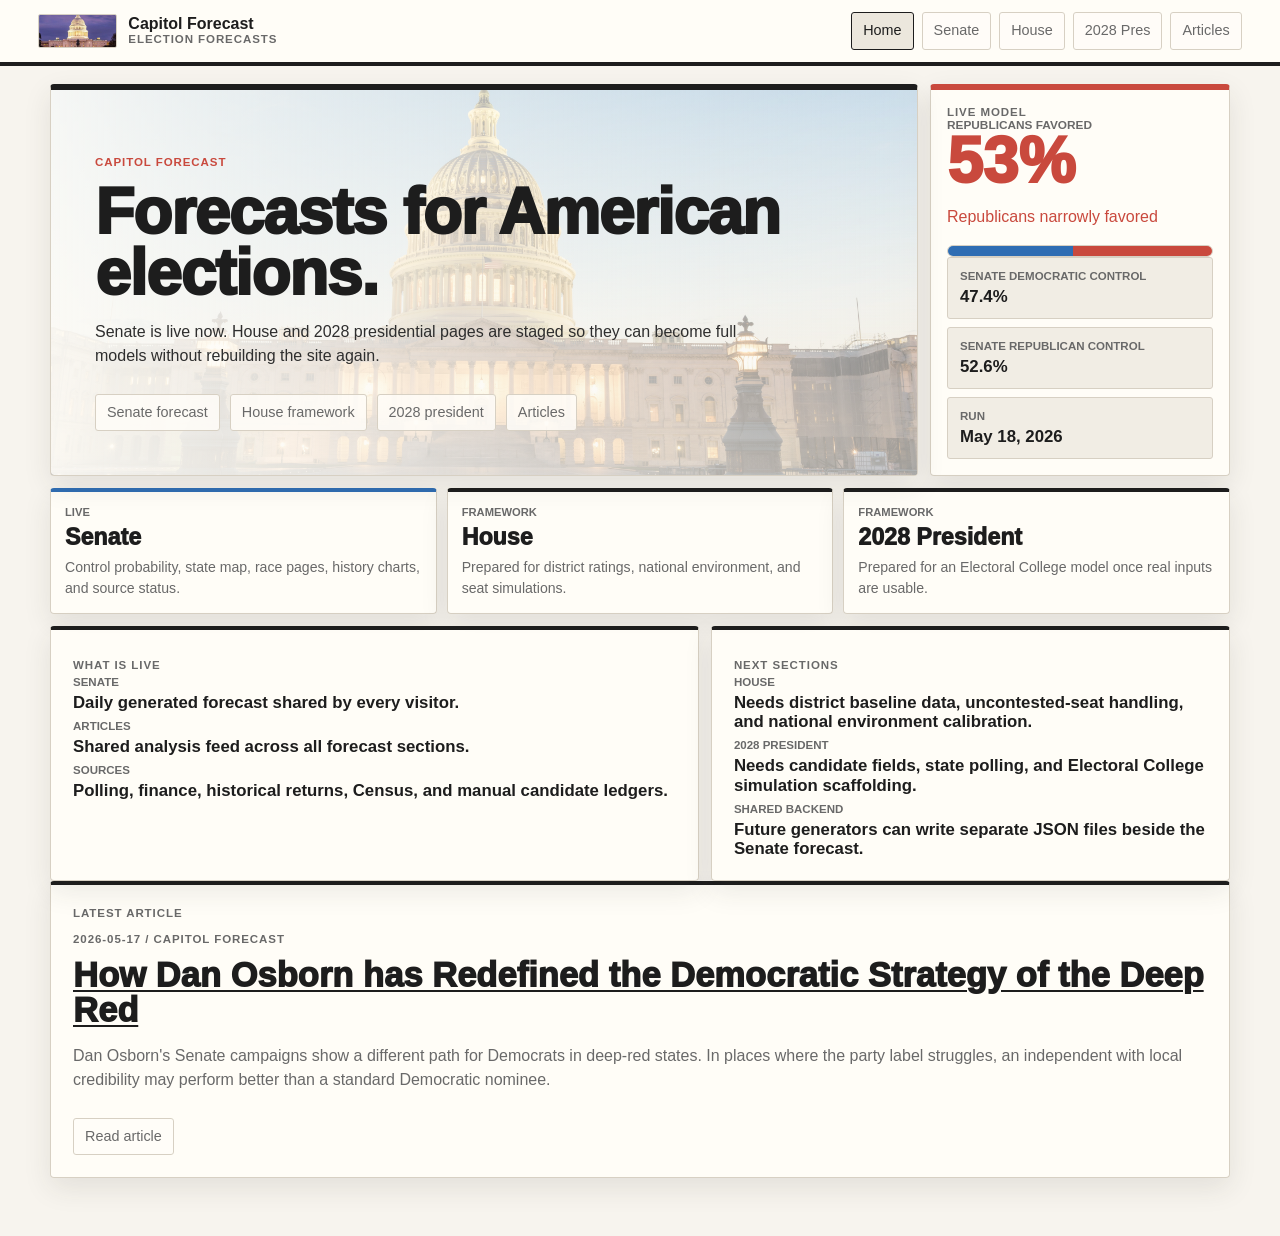
==== index.html @ fccbfc09 "big" ====
<!doctype html>
<html lang="en">
<head>
  <meta charset="utf-8">
  <meta name="viewport" content="width=device-width, initial-scale=1">
  <title>Capitol Forecast</title>
  <meta name="description" content="Election forecasts for Senate, House, and the 2028 presidential race.">
  <link rel="icon" href="assets/favicon.svg" type="image/svg+xml">
  <meta name="theme-color" content="#fffdf8">
  <link rel="stylesheet" href="assets/wiki.css">
</head>
<body>
  <header class="site-header">
    <a class="brand" href="index.html">
      <img class="brand-mark" src="assets/img/spd_logo.jpg" alt="Capitol Forecast">
      <span><strong>Capitol Forecast</strong><small>Election forecasts</small></span>
    </a>
    <nav class="site-nav" aria-label="Primary navigation">
      <a class="active" href="index.html">Home</a>
      <a href="senate.html">Senate</a>
      <a href="house.html">House</a>
      <a href="president.html">2028 Pres</a>
      <a href="articles.html">Articles</a>
    </nav>
  </header>

  <main>
    <section class="hero-grid" aria-labelledby="page-title">
      <div class="hero-main">
        <p class="kicker">Capitol Forecast</p>
        <h1 id="page-title">Forecasts for American elections.</h1>
        <p class="lede">Senate is live now. House and 2028 presidential pages are staged so they can become full models without rebuilding the site again.</p>
        <div class="hero-actions">
          <a class="button-link" href="senate.html">Senate forecast</a>
          <a class="button-link" href="house.html">House framework</a>
          <a class="button-link" href="president.html">2028 president</a>
          <a class="button-link" href="articles.html">Articles</a>
        </div>
      </div>
      <aside class="odds-panel" aria-label="Current Senate control forecast">
        <span class="panel-label">Live model</span>
        <div>
          <div id="odds-phrase" class="big-odds">--</div>
          <p id="control-headline">Calculating</p>
        </div>
        <div class="control-bar" aria-hidden="true">
          <span id="dem-control-bar"></span>
          <span id="rep-control-bar"></span>
        </div>
        <dl>
          <div><dt>Senate Democratic control</dt><dd id="dem-control">--</dd></div>
          <div><dt>Senate Republican control</dt><dd id="rep-control">--</dd></div>
          <div><dt>Run</dt><dd id="run-date">--</dd></div>
        </dl>
      </aside>
    </section>

    <section class="forecast-family" aria-label="Forecast sections">
      <a class="forecast-family-card active" href="senate.html">
        <span>Live</span>
        <strong>Senate</strong>
        <small>Control probability, state map, race pages, history charts, and source status.</small>
      </a>
      <a class="forecast-family-card" href="house.html">
        <span>Framework</span>
        <strong>House</strong>
        <small>Prepared for district ratings, national environment, and seat simulations.</small>
      </a>
      <a class="forecast-family-card" href="president.html">
        <span>Framework</span>
        <strong>2028 President</strong>
        <small>Prepared for an Electoral College model once real inputs are usable.</small>
      </a>
    </section>

    <section class="dashboard-grid" aria-label="Site overview">
      <article class="chart-panel">
        <span class="chart-label">What is live</span>
        <dl class="method-list">
          <div><dt>Senate</dt><dd>Daily generated forecast shared by every visitor.</dd></div>
          <div><dt>Articles</dt><dd>Shared analysis feed across all forecast sections.</dd></div>
          <div><dt>Sources</dt><dd>Polling, finance, historical returns, Census, and manual candidate ledgers.</dd></div>
        </dl>
      </article>
      <article class="chart-panel">
        <span class="chart-label">Next sections</span>
        <dl class="method-list">
          <div><dt>House</dt><dd>Needs district baseline data, uncontested-seat handling, and national environment calibration.</dd></div>
          <div><dt>2028 President</dt><dd>Needs candidate fields, state polling, and Electoral College simulation scaffolding.</dd></div>
          <div><dt>Shared backend</dt><dd>Future generators can write separate JSON files beside the Senate forecast.</dd></div>
        </dl>
      </article>
    </section>

    <section class="text-panel" aria-labelledby="top-article-title">
      <p class="kicker">Latest article</p>
      <div id="top-article" class="article-teaser"></div>
    </section>
  </main>

  <script src="assets/wiki.js"></script>
</body>
</html>
---- assets/wiki.css ----
:root {
  color-scheme: light;
  --bg: #f7f4ee;
  --paper: #fffdf8;
  --paper-2: #ece7dd;
  --ink: #1d1d1d;
  --muted: #696969;
  --line: #d7d0c3;
  --dem: #2f6db3;
  --rep: #c9493d;
  --safe-d: #174a8b;
  --likely-d: #3f7fbf;
  --lean-d: #84b6e3;
  --tilt-d: #c6dbef;
  --gold: #f4a629;
  --green: #49a078;
  --ind: #8b5cf6;
  --toss: #afafaf;
  --no-election: #e8e6df;
  --tilt-r: #f2c6c2;
  --lean-r: #e58a84;
  --likely-r: #c84646;
  --safe-r: #8e1f2d;
  --shadow: 0 10px 28px rgba(49, 45, 38, .10);
}

* {
  box-sizing: border-box;
}

html {
  scroll-behavior: smooth;
  overflow-x: hidden;
}

body {
  margin: 0;
  min-width: 320px;
  background: var(--bg);
  color: var(--ink);
  font: 16px/1.5 "Segoe UI", Arial, sans-serif;
  animation: page-in .35s ease both;
  overflow-x: hidden;
}

.state-shape {
  stroke: rgba(20, 30, 45, .72);
}

.state-muted {
  fill: var(--no-election);
  opacity: 1;
}

@keyframes page-in {
  from { opacity: 0; transform: translateY(8px); }
  to { opacity: 1; transform: translateY(0); }
}

a,
button {
  color: inherit;
  font: inherit;
}

button {
  cursor: pointer;
}

.site-header {
  position: sticky;
  top: 0;
  z-index: 40;
  display: grid;
  grid-template-columns: minmax(220px, 1fr) auto;
  gap: 12px;
  align-items: center;
  padding: 12px clamp(14px, 3vw, 44px);
  border-bottom: 4px solid var(--ink);
  background: color-mix(in srgb, var(--paper) 94%, transparent);
  backdrop-filter: blur(16px);
}

.brand {
  display: inline-flex;
  gap: 11px;
  align-items: center;
  width: fit-content;
  text-decoration: none;
}

.brand-mark {
  width: auto;
  height: 34px;
  max-width: 112px;
  display: block;
  border: 1px solid var(--line);
  border-radius: 2px;
  background: white;
  object-fit: contain;
}

.brand strong,
.brand small {
  display: block;
}

.brand strong {
  font: 900 1rem/1.1 "Segoe UI", Arial, sans-serif;
}

.brand small,
.kicker,
.meta,
.panel-label,
.source-tag,
.race-kicker,
.chart-label {
  color: var(--muted);
  font: 800 .72rem/1.2 "Segoe UI", Arial, sans-serif;
  letter-spacing: .08em;
  text-transform: uppercase;
}

.site-nav {
  display: flex;
  gap: 8px;
  flex-wrap: wrap;
  justify-content: flex-end;
}

.site-nav a,
.button-link {
  min-height: 36px;
  display: inline-flex;
  align-items: center;
  justify-content: center;
  padding: 7px 11px;
  border: 1px solid var(--line);
  border-radius: 3px;
  background: color-mix(in srgb, var(--paper) 86%, transparent);
  color: var(--muted);
  text-decoration: none;
  font-family: "Segoe UI", Arial, sans-serif;
  font-size: .9rem;
}

.site-nav a:hover,
.site-nav a.active,
.button-link:hover {
  color: var(--ink);
  border-color: var(--ink);
  background: var(--paper-2);
}

main {
  width: min(1180px, calc(100% - 28px));
  margin: 0 auto;
  padding: 18px 0 58px;
}

.hero-grid {
  display: grid;
  grid-template-columns: minmax(0, 1fr) 300px;
  gap: 12px;
  min-height: 380px;
}

.hero-main,
.odds-panel,
.map-panel,
.chart-panel,
.source-panel,
.text-panel,
.detail-panel {
  border: 1px solid var(--line);
  border-radius: 4px;
  background: color-mix(in srgb, var(--paper) 92%, transparent);
  box-shadow: var(--shadow);
}

.hero-main {
  display: flex;
  flex-direction: column;
  justify-content: flex-end;
  padding: clamp(22px, 4vw, 44px);
  position: relative;
  overflow: hidden;
  border-top: 6px solid var(--ink);
}

.hero-main::before {
  content: "";
  position: absolute;
  inset: 0;
  background:
    linear-gradient(90deg, rgba(255, 253, 248, .93), rgba(255, 253, 248, .68) 46%, rgba(255, 253, 248, .30)),
    linear-gradient(180deg, transparent 0, color-mix(in srgb, var(--paper-2) 48%, transparent) 100%),
    url("img/hero-senate.jpg") center / cover;
  pointer-events: none;
}

.hero-main > * {
  position: relative;
}

.image-panel {
  position: relative;
  overflow: hidden;
}

.image-panel::before {
  content: "";
  position: absolute;
  inset: 0;
  background:
    linear-gradient(90deg, color-mix(in srgb, var(--paper) 95%, transparent), color-mix(in srgb, var(--paper) 72%, transparent) 58%, color-mix(in srgb, var(--paper) 28%, transparent)),
    url("img/capitol-detail.jpg") right center / cover;
  opacity: .78;
  pointer-events: none;
}

.image-panel > * {
  position: relative;
}

h1,
h2,
h3,
p {
  overflow-wrap: anywhere;
}

h1 {
  max-width: 820px;
  margin: 0;
  font-size: clamp(2.35rem, 5vw, 4.85rem);
  line-height: .95;
  letter-spacing: -0.02em;
  font-family: "Segoe UI", Arial, sans-serif;
  font-weight: 950;
}

h2 {
  margin: 0;
  font-size: clamp(1.55rem, 2.7vw, 2.75rem);
  line-height: 1;
  font-family: "Segoe UI", Arial, sans-serif;
  font-weight: 950;
}

h3 {
  margin: 0;
  font-size: 1.15rem;
  line-height: 1.15;
}

.kicker {
  margin: 0 0 12px;
  color: var(--rep);
}

.lede {
  max-width: 680px;
  margin: 16px 0 0;
  color: color-mix(in srgb, var(--ink) 78%, var(--muted));
  font-size: 1rem;
}

.hero-actions {
  display: flex;
  gap: 10px;
  flex-wrap: wrap;
  margin-top: 26px;
}

.forecast-family {
  display: grid;
  grid-template-columns: repeat(3, minmax(0, 1fr));
  gap: 10px;
  margin-top: 12px;
}

.forecast-family-card {
  min-height: 116px;
  padding: 14px;
  border: 1px solid var(--line);
  border-top: 4px solid var(--ink);
  border-radius: 4px;
  background: color-mix(in srgb, var(--paper) 92%, transparent);
  color: var(--ink);
  text-decoration: none;
  box-shadow: var(--shadow);
}

.forecast-family-card.active {
  border-top-color: var(--dem);
}

.forecast-family-card span {
  display: block;
  margin-bottom: 7px;
  color: var(--muted);
  font: 850 .7rem/1.1 "Segoe UI", Arial, sans-serif;
  text-transform: uppercase;
}

.forecast-family-card strong {
  display: block;
  font: 950 1.45rem/1 "Segoe UI", Arial, sans-serif;
}

.forecast-family-card small {
  display: block;
  margin-top: 8px;
  color: var(--muted);
  font-size: .88rem;
}

.odds-panel {
  display: flex;
  flex-direction: column;
  justify-content: space-between;
  padding: 16px;
  border-top: 6px solid var(--rep);
  min-width: 0;
  overflow: hidden;
}

.odds-panel.control-dem {
  border-top-color: var(--dem);
}

.odds-panel.control-rep {
  border-top-color: var(--rep);
}

.big-odds {
  display: grid;
  gap: 2px;
  color: var(--rep);
  font-family: "Segoe UI", Arial, sans-serif;
  letter-spacing: 0;
}

.odds-panel.control-dem .big-odds {
  color: var(--dem);
}

.odds-panel.control-rep .big-odds {
  color: var(--rep);
}

.odds-panel.control-dem #control-headline {
  color: var(--dem);
}

.odds-panel.control-rep #control-headline {
  color: var(--rep);
}

.big-odds span,
.big-odds strong {
  display: block;
  max-width: 100%;
  overflow-wrap: normal;
}

.big-odds span {
  color: var(--muted);
  font: 900 .74rem/1.1 "Segoe UI", Arial, sans-serif;
  text-transform: uppercase;
}

.big-odds strong {
  font-size: clamp(3.4rem, 5vw, 5.1rem);
  line-height: .85;
  font-weight: 950;
}

.odds-panel dl,
.race-stats,
.method-list {
  display: grid;
  gap: 8px;
  margin: 0;
}

.odds-panel dl div,
.race-stats div,
.method-list li,
.source-card {
  padding: 12px;
  border: 1px solid var(--line);
  border-radius: 3px;
  background: color-mix(in srgb, var(--paper-2) 72%, transparent);
}

dt {
  color: var(--muted);
  font: 800 .72rem/1.2 "Segoe UI", Arial, sans-serif;
  text-transform: uppercase;
}

dd {
  margin: 3px 0 0;
  font: 900 1.05rem/1.15 "Segoe UI", Arial, sans-serif;
}

.control-bar,
.prob-track {
  height: 12px;
  display: flex;
  overflow: hidden;
  border: 1px solid var(--line);
  border-radius: 999px;
  background: color-mix(in srgb, var(--paper-2) 70%, transparent);
}

.control-bar span:first-child,
.prob-track span:first-child {
  background: var(--dem);
}

.control-bar span:last-child,
.prob-track span:last-child {
  background: var(--rep);
}

.prob-track.independent-track span:first-child {
  background: var(--ind);
}

.map-panel {
  margin-top: 12px;
  padding: clamp(14px, 2.5vw, 24px);
  border-top: 4px solid var(--dem);
}

.map-color-controls {
  display: flex;
  flex-wrap: wrap;
  gap: 6px;
  margin: 10px 0 8px;
}

.map-color-controls button {
  min-height: 30px;
  padding: 5px 9px;
  border: 1px solid var(--line);
  border-radius: 3px;
  background: var(--paper);
  color: var(--muted);
  font: 850 .78rem/1 "Segoe UI", Arial, sans-serif;
}

.map-color-controls button:hover,
.map-color-controls button:focus,
.map-color-controls button.active {
  border-color: var(--ink);
  background: var(--paper-2);
  color: var(--ink);
}

.section-head {
  display: flex;
  justify-content: space-between;
  gap: 18px;
  align-items: end;
  margin-bottom: 18px;
}

.section-head p:last-child,
.source-panel p,
.text-panel p,
.detail-panel p,
.source-card p {
  color: var(--muted);
}

.map-wrap {
  display: grid;
  grid-template-columns: minmax(0, 1fr) 280px;
  gap: 16px;
  align-items: start;
}

#senate-map {
  min-height: 430px;
  width: 100%;
  overflow: hidden;
}

#senate-map svg {
  width: 100%;
  height: auto;
  display: block;
}

.state-shape {
  stroke: color-mix(in srgb, var(--paper) 65%, var(--ink));
  stroke-width: 1;
  vector-effect: non-scaling-stroke;
  cursor: pointer;
  transition: opacity .16s ease, stroke-width .16s ease, filter .16s ease, transform .16s ease;
}

.state-shape:hover,
.state-shape:focus {
  opacity: 1;
  stroke: var(--gold);
  stroke-width: 2.4;
  filter: drop-shadow(0 0 8px rgba(244, 185, 66, .55));
  outline: none;
}

.safe-d { fill: var(--safe-d); background: var(--safe-d); }
.likely-d { fill: var(--likely-d); background: var(--likely-d); }
.lean-d { fill: var(--lean-d); background: var(--lean-d); }
.tilt-d { fill: var(--tilt-d); background: var(--tilt-d); }
.tossup { fill: var(--toss); background: var(--toss); }
.tilt-r { fill: var(--tilt-r); background: var(--tilt-r); }
.lean-r { fill: var(--lean-r); background: var(--lean-r); }
.likely-r { fill: var(--likely-r); background: var(--likely-r); }
.safe-r { fill: var(--safe-r); background: var(--safe-r); }

.map-legend {
  display: flex;
  gap: 8px;
  flex-wrap: wrap;
  margin: 10px 0 14px;
}

.map-legend span {
  display: inline-flex;
  align-items: center;
  gap: 6px;
  color: var(--muted);
  font: 800 .72rem/1 "Segoe UI", Arial, sans-serif;
  text-transform: uppercase;
}

.map-legend i {
  width: 18px;
  height: 12px;
  border: 1px solid rgba(255, 255, 255, .25);
}

.state-muted {
  fill: var(--no-election);
  opacity: 1;
}

.map-note {
  margin-top: 8px;
  color: var(--muted);
  font-size: .92rem;
}

.hover-card {
  min-height: 300px;
  padding: 12px;
  border: 1px solid var(--line);
  border-radius: 4px;
  background: color-mix(in srgb, var(--paper-2) 82%, transparent);
}

.hover-card h3 {
  margin-top: 6px;
  font-size: 1rem;
  line-height: 1.18;
}

.hover-card .state-code {
  font: 950 2.75rem/.86 "Segoe UI", Arial, sans-serif;
}

.map-card-title {
  display: flex;
  justify-content: space-between;
  gap: 8px;
  align-items: start;
  margin-top: 4px;
}

.rating-pill {
  display: inline-flex;
  align-items: center;
  padding: 4px 7px;
  border: 1px solid var(--line);
  border-radius: 3px;
  color: var(--ink);
  font: 900 .72rem/1 "Segoe UI", Arial, sans-serif;
}

.candidate-table {
  margin: 11px 0 10px;
  border-top: 1px solid var(--line);
  border-bottom: 1px solid var(--line);
}

.candidate-table-head,
.candidate-row,
.candidate-margin {
  display: grid;
  grid-template-columns: minmax(0, 1fr) 76px;
  gap: 8px;
  align-items: center;
  padding: 7px 0;
}

.candidate-table-head,
.candidate-margin span {
  color: var(--muted);
  font: 850 .66rem/1 "Segoe UI", Arial, sans-serif;
  text-transform: uppercase;
}

.candidate-table-head span:last-child,
.candidate-row strong,
.candidate-margin strong {
  text-align: right;
}

.candidate-row {
  border-top: 1px solid color-mix(in srgb, var(--line) 70%, transparent);
  font: 800 .82rem/1.2 "Segoe UI", Arial, sans-serif;
}

.candidate-row span {
  min-width: 0;
  overflow-wrap: anywhere;
}

.candidate-row i {
  display: inline-grid;
  place-items: center;
  width: 16px;
  height: 16px;
  margin-left: 4px;
  border-radius: 4px;
  color: white;
  font: 900 .62rem/1 "Segoe UI", Arial, sans-serif;
  font-style: normal;
  vertical-align: middle;
}

.dem-row i.party-badge {
  background: var(--dem);
}

.rep-row i.party-badge {
  background: var(--rep);
}

.candidate-row i.ind-badge {
  background: var(--ind);
}

.candidate-row i.presumptive-badge {
  width: 13px;
  height: 13px;
  color: var(--muted);
  border: 1px solid color-mix(in srgb, var(--muted) 55%, transparent);
  background: color-mix(in srgb, var(--paper) 85%, white);
  font-size: .5rem;
}

.dem-row strong {
  color: var(--dem);
}

.rep-row strong {
  color: var(--rep);
}

.candidate-row.independent-row strong {
  color: var(--ind);
}

.candidate-row.extra-row strong {
  color: var(--ind);
  font-size: .82rem;
}

.candidate-margin {
  border-top: 1px solid var(--line);
  padding-bottom: 8px;
}

.candidate-key {
  margin: 8px 0 0;
  color: var(--muted);
  font: 750 .72rem/1.25 "Segoe UI", Arial, sans-serif;
}

.candidate-key b {
  display: inline-grid;
  place-items: center;
  width: 15px;
  height: 15px;
  margin-right: 3px;
  border-radius: 4px;
  color: var(--muted);
  border: 1px solid color-mix(in srgb, var(--muted) 55%, transparent);
  background: color-mix(in srgb, var(--paper) 85%, white);
  font: 900 .6rem/1 "Segoe UI", Arial, sans-serif;
}

.candidate-key b + b,
.candidate-key b:nth-of-type(2) {
  margin-left: 8px;
  color: white;
  border-color: transparent;
  background: var(--ind);
}

.hover-card .button-link {
  margin-top: 16px;
}

.fallback-list {
  display: grid;
  grid-template-columns: repeat(5, minmax(0, 1fr));
  gap: 8px;
}

.fallback-list a {
  min-height: 54px;
  display: grid;
  place-items: center;
  border: 1px solid var(--line);
  border-radius: 2px;
  text-decoration: none;
  font: 900 1rem/1 "Segoe UI", Arial, sans-serif;
}

.dashboard-grid {
  display: grid;
  grid-template-columns: 1.25fr 1fr;
  gap: 12px;
  margin-top: 12px;
}

.chart-wide {
  grid-column: 1 / -1;
}

.confidence-note {
  margin-top: 12px;
  border-top-color: var(--gold);
}

.confidence-note h2 {
  max-width: 680px;
  font-size: clamp(1.35rem, 2.2vw, 2.15rem);
}

.chart-panel,
.source-panel,
.text-panel,
.detail-panel {
  padding: clamp(14px, 2.4vw, 22px);
  border-top: 4px solid var(--ink);
}

.chart-panel,
.detail-panel,
.map-panel {
  position: relative;
  min-width: 0;
}

.seat-histogram,
.leverage-chart,
.poll-chart {
  display: grid;
  gap: 8px;
  margin-top: 14px;
}

.seat-histogram {
  grid-template-columns: repeat(16, minmax(22px, 1fr));
  align-items: end;
  min-height: 190px;
  overflow-x: auto;
  padding-bottom: 4px;
}

.seat-bin {
  min-height: 52px;
  display: flex;
  flex-direction: column;
  justify-content: flex-end;
  gap: 7px;
  border: 0;
  background: transparent;
  padding: 0;
}

.seat-bin i {
  display: block;
  height: calc(var(--bar-scale, .02) * 215px);
  min-height: 4px;
  border-radius: 2px 2px 0 0;
  background: var(--dem);
}

.seat-bin:hover i,
.seat-bin:focus i {
  background: linear-gradient(180deg, var(--gold), var(--dem));
}

.seat-bin span,
.leverage-row span,
.poll-row span {
  color: var(--muted);
  font: 700 .74rem/1 "Segoe UI", Arial, sans-serif;
  text-align: center;
}

.leverage-row,
.poll-row {
  display: grid;
  grid-template-columns: 48px 1fr 52px;
  gap: 10px;
  align-items: center;
}

.leverage-row {
  color: inherit;
  text-decoration: none;
}

.leverage-row i,
.poll-row i {
  height: 10px;
  border-radius: 999px;
  background: var(--rep);
}

.leverage-row.leads-dem i {
  background: var(--dem);
}

.leverage-row.leads-rep i {
  background: var(--rep);
}

.leverage-row.leads-ind i {
  background: var(--ind);
}

.leverage-row.leads-tossup i {
  background: var(--toss);
}

.leverage-row:hover i,
.leverage-row:focus i,
.poll-row:hover i {
  box-shadow: 0 0 0 4px color-mix(in srgb, var(--gold) 20%, transparent);
}

.compact-page-head h1 {
  font-size: clamp(2.1rem, 5vw, 4rem);
}

.race-board-panel {
  border-top-color: var(--ink);
}

.battleground-list {
  display: grid;
  gap: 0;
  margin-top: 12px;
  border-top: 1px solid var(--line);
}

.race-board-row {
  display: grid;
  grid-template-columns: 48px minmax(130px, 1.2fr) minmax(82px, .7fr) minmax(126px, .75fr) 92px;
  gap: 12px;
  align-items: center;
  padding: 11px 4px;
  border-bottom: 1px solid var(--line);
  border-left: 6px solid var(--toss);
  color: var(--ink);
  text-decoration: none;
}

.race-board-row.leads-dem {
  border-left-color: var(--dem);
}

.race-board-row.leads-rep {
  border-left-color: var(--rep);
}

.race-board-row.leads-ind {
  border-left-color: var(--ind);
}

.race-board-row strong {
  padding-left: 8px;
  color: var(--ink);
  font: 950 1.05rem/1 "Segoe UI", Arial, sans-serif;
}

.race-board-row span {
  color: color-mix(in srgb, var(--ink) 76%, var(--muted));
  font: 750 .9rem/1.25 "Segoe UI", Arial, sans-serif;
}

.race-board-row span:last-child {
  text-align: right;
  font-weight: 900;
}

.race-board-row:hover,
.race-board-row:focus {
  background: color-mix(in srgb, var(--paper-2) 72%, transparent);
}

.page-grid {
  display: grid;
  grid-template-columns: minmax(0, 1fr) 340px;
  gap: 12px;
}

.race-detail {
  display: grid;
  grid-template-columns: minmax(0, .8fr) minmax(0, 1.2fr);
  gap: 12px;
}

.race-title {
  font: 950 clamp(3rem, 7vw, 5.8rem)/.86 "Segoe UI", Arial, sans-serif;
}

.race-selector {
  display: grid;
  grid-template-columns: repeat(5, minmax(0, 1fr));
  gap: 8px;
  margin-top: 16px;
}

.race-selector a {
  padding: 9px 8px;
  border: 1px solid var(--line);
  border-radius: 2px;
  text-align: center;
  text-decoration: none;
  font: 800 .9rem/1 "Segoe UI", Arial, sans-serif;
}

.race-selector a.active,
.race-selector a:hover {
  border-color: var(--gold);
}

.source-grid {
  display: grid;
  grid-template-columns: repeat(3, minmax(0, 1fr));
  gap: 10px;
  margin-top: 12px;
}

.source-status-grid {
  display: grid;
  grid-template-columns: repeat(5, minmax(0, 1fr));
  gap: 8px;
  margin-top: 14px;
}

.source-card h3 {
  margin: 8px 0;
}

.source-status-card {
  padding: 12px;
  border: 1px solid var(--line);
  border-radius: 3px;
  background: color-mix(in srgb, var(--paper-2) 70%, transparent);
}

.source-status-card h3 {
  margin: 7px 0;
  font-size: 1rem;
}

.source-status-card.is-ok {
  border-top: 4px solid var(--green);
}

.source-status-card.is-warn {
  border-top: 4px solid var(--gold);
}

.article-teaser h2,
.article-card h2,
.article-page h1 {
  margin-top: 6px;
}

.article-teaser h2 a,
.article-card h2 a {
  color: inherit;
  text-decoration-thickness: 2px;
  text-underline-offset: 3px;
}

.article-teaser .button-link {
  margin-top: 10px;
}

.article-list {
  display: grid;
  gap: 10px;
  margin-top: 12px;
}

.article-card {
  padding: clamp(14px, 2.4vw, 22px);
  border: 1px solid var(--line);
  border-top: 4px solid var(--ink);
  border-radius: 4px;
  background: color-mix(in srgb, var(--paper) 92%, transparent);
  box-shadow: var(--shadow);
}

.article-body {
  max-width: 760px;
  margin-top: 22px;
  min-width: 0;
}

.article-body p {
  color: color-mix(in srgb, var(--ink) 88%, var(--muted));
  font-size: 1.05rem;
}

.article-embeds {
  display: grid;
  gap: 12px;
  margin: 24px 0;
}

.article-embed {
  max-width: 760px;
  box-shadow: none;
  padding: 14px;
  margin: 18px 0;
  min-width: 0;
  overflow: hidden;
}

.article-embed .history-chart {
  margin-top: 8px;
}

.article-embed-small {
  max-width: 620px;
}

.article-embed-medium {
  max-width: 760px;
}

.article-embed-large {
  max-width: 100%;
}

.article-embed-state-preview {
  max-width: 250px;
  padding: 0;
  overflow: visible;
}

.article-embed-state-preview > .chart-label {
  display: none;
}

.state-preview-embed {
  display: block;
  padding: 10px;
  border: 1px solid var(--line);
  border-top: 4px solid var(--ink);
  border-radius: 3px;
  background: color-mix(in srgb, var(--paper-2) 86%, white);
}

.state-preview-embed .state-code {
  font-size: 2.8rem;
}

.state-preview-embed h3 {
  font-size: .92rem;
  line-height: 1.15;
}

.state-preview-embed p {
  font-size: .86rem;
  line-height: 1.35;
}

.state-preview-embed .candidate-row,
.state-preview-embed .candidate-margin {
  font-size: .72rem;
}

.state-preview-embed .button-link {
  margin-top: 6px;
}

.article-embed-small .history-chart svg {
  max-height: 250px;
}

.article-embed-small .history-end-label {
  font-size: 11px;
}

.article-embed-small .history-axis,
.article-embed-small .history-date {
  font-size: 11px;
}

.source-card a {
  display: inline-flex;
  margin-top: 8px;
  color: var(--ink);
  font-family: "Segoe UI", Arial, sans-serif;
}

.history-chart {
  margin-top: 16px;
  border: 1px solid color-mix(in srgb, var(--line) 82%, transparent);
  border-radius: 2px;
  background: #fbfaf6;
  overflow: hidden;
  max-width: 100%;
  min-width: 0;
  touch-action: pan-y;
}

.history-chart svg {
  width: 100%;
  max-width: 100%;
  display: block;
}

.history-grid {
  fill: none;
  stroke: #d8d0c1;
  stroke-width: 1;
}

.history-vgrid {
  fill: none;
  stroke: #d8d0c1;
  stroke-width: 1;
}

.history-midline {
  stroke: #282828;
  stroke-width: 1.15;
}

.history-band {
  stroke: none;
  opacity: .34;
}

.history-band-dem {
  fill: #6ea7dc;
}

.history-band-rep {
  fill: #e08b84;
}

.history-band-ind {
  fill: var(--ind);
}

.history-band-extra {
  fill: var(--ind);
}

.history-line {
  fill: none;
  stroke-width: 2.6;
  stroke-linecap: round;
  stroke-linejoin: round;
}

.history-line-dem {
  stroke: var(--dem);
}

.history-line-rep {
  stroke: var(--rep);
}

.history-line-ind {
  stroke: var(--ind);
}

.history-line-extra {
  stroke: var(--ind);
}

.history-dot {
  fill: var(--paper);
  stroke-width: 2.2;
  pointer-events: none;
  transition: r .16s ease, fill .16s ease;
}

.history-dot-dem {
  stroke: var(--dem);
}

.history-dot-rep {
  stroke: var(--rep);
}

.history-dot-ind {
  stroke: var(--ind);
}

.history-dot-extra {
  stroke: var(--ind);
}

.history-hit {
  fill: transparent;
  stroke: transparent;
  cursor: pointer;
}

.history-point:hover .history-dot,
.history-point:focus .history-dot {
  r: 5.5;
  fill: var(--paper);
}

.history-date {
  fill: var(--muted);
  font: 800 13px/1 "Segoe UI", Arial, sans-serif;
}

.history-date-start {
  text-anchor: start;
}

.history-date-end {
  text-anchor: end;
}

.history-end-label {
  font: 800 13px/1 "Segoe UI", Arial, sans-serif;
}

.history-end-label-dem {
  fill: var(--dem);
}

.history-end-label-rep {
  fill: var(--rep);
}

.history-end-label-ind {
  fill: var(--ind);
}

.history-end-label-extra {
  fill: var(--ind);
}

.history-annotation path {
  fill: none;
  stroke: rgba(80, 75, 66, .32);
  stroke-width: 1;
}

.history-annotation text {
  fill: color-mix(in srgb, var(--muted) 82%, var(--ink));
  font: 800 11px/1 "Segoe UI", Arial, sans-serif;
  letter-spacing: .04em;
  text-anchor: middle;
}

.history-overlay {
  fill: transparent;
  cursor: crosshair;
}

.history-hover-rule {
  fill: none;
  stroke: rgba(40, 40, 40, .35);
  stroke-width: 1;
}

.history-hover-dot {
  fill: var(--paper);
  stroke-width: 2.2;
}

.history-hover-dot-dem {
  stroke: var(--dem);
}

.history-hover-dot-rep {
  stroke: var(--rep);
}

.history-hover-dot-ind {
  stroke: var(--ind);
}

.history-hover-dot-extra {
  stroke: var(--ind);
}

.history-hover-box {
  fill: color-mix(in srgb, var(--paper) 96%, white);
  stroke: var(--line);
  filter: drop-shadow(0 5px 8px rgba(50, 45, 38, .16));
}

.history-hover-title,
.history-hover-dem,
.history-hover-rep,
.history-hover-extra {
  font: 800 12px/1 "Segoe UI", Arial, sans-serif;
}

.history-hover-title {
  fill: var(--ink);
}

.history-hover-dem {
  fill: var(--dem);
}

.history-hover-rep {
  fill: var(--rep);
}

.history-hover-ind {
  fill: var(--ind);
}

.history-hover-extra {
  fill: var(--ind);
}

.history-axis {
  fill: var(--muted);
  font: 700 13px/1 "Segoe UI", Arial, sans-serif;
  text-anchor: end;
}

.panel-hover-tooltip {
  position: absolute;
  z-index: 30;
  padding: 8px 10px;
  border: 1px solid color-mix(in srgb, var(--line) 88%, var(--ink));
  border-radius: 4px;
  background: color-mix(in srgb, var(--paper) 98%, white);
  color: var(--ink);
  box-shadow: 0 8px 18px rgba(49, 45, 38, .18);
  font: 850 .78rem/1.28 "Segoe UI", Arial, sans-serif;
  opacity: 0;
  pointer-events: none;
  transform: translateY(3px);
  transition: opacity .12s ease, transform .12s ease;
}

.panel-hover-tooltip.visible {
  opacity: 1;
  transform: translateY(0);
}

.panel-hover-tooltip::after {
  content: "";
  position: absolute;
  left: 50%;
  bottom: -6px;
  width: 10px;
  height: 10px;
  border-right: 1px solid color-mix(in srgb, var(--line) 88%, var(--ink));
  border-bottom: 1px solid color-mix(in srgb, var(--line) 88%, var(--ink));
  background: color-mix(in srgb, var(--paper) 98%, white);
  transform: translateX(-50%) rotate(45deg);
}

.panel-hover-tooltip.below-source::after {
  top: -6px;
  bottom: auto;
  border: 0;
  border-left: 1px solid color-mix(in srgb, var(--line) 88%, var(--ink));
  border-top: 1px solid color-mix(in srgb, var(--line) 88%, var(--ink));
}

.detail-grid {
  display: grid;
  grid-template-columns: repeat(3, minmax(0, 1fr));
  gap: 8px;
  margin-top: 14px;
}

.detail-chip {
  padding: 11px;
  border: 1px solid var(--line);
  border-radius: 2px;
  background: color-mix(in srgb, var(--paper-2) 70%, transparent);
}

.detail-chip strong {
  display: block;
  color: var(--ink);
  font: 900 1.05rem/1.1 "Segoe UI", Arial, sans-serif;
}

.detail-chip.independent-candidate {
  border-color: color-mix(in srgb, var(--ind) 65%, transparent);
  background: color-mix(in srgb, var(--ind) 20%, var(--paper-2));
}

.detail-chip.independent-candidate strong::before {
  content: "Independent ";
  color: var(--ind);
}

.method-list {
  padding-left: 0;
  list-style: none;
}

.method-list li {
  color: var(--muted);
}

.method-list strong {
  display: block;
  color: var(--ink);
  font-family: "Segoe UI", Arial, sans-serif;
}

@media (max-width: 1080px) {
  .hero-grid,
  .map-wrap,
  .dashboard-grid,
  .page-grid,
  .race-detail {
    grid-template-columns: 1fr;
  }

  .source-grid {
    grid-template-columns: repeat(2, minmax(0, 1fr));
  }

  .source-status-grid {
    grid-template-columns: repeat(2, minmax(0, 1fr));
  }
}

@media (max-width: 720px) {
  .site-header,
  .section-head {
    grid-template-columns: 1fr;
    align-items: start;
  }

  .site-nav {
    justify-content: flex-start;
  }

  .hero-main {
    min-height: 360px;
  }

  main {
    width: min(100% - 18px, 1180px);
    padding-top: 10px;
  }

  .hero-grid {
    min-height: 0;
  }

  .forecast-family {
    grid-template-columns: 1fr;
  }

  .big-odds strong {
    font-size: clamp(2.7rem, 16vw, 4.2rem);
  }

  .map-panel {
    padding: 10px;
  }

  .map-wrap {
    gap: 10px;
  }

  #senate-map {
    min-height: 230px;
  }

  #senate-map svg {
    width: 100%;
    max-height: 330px;
  }

  .hover-card {
    min-height: 0;
  }

  .hover-card .state-code {
    font-size: 2.3rem;
  }

  .map-legend {
    gap: 6px;
  }

  .map-legend span {
    font-size: .62rem;
  }

  .source-grid,
  .source-status-grid,
  .fallback-list,
  .race-selector,
  .detail-grid {
    grid-template-columns: repeat(2, minmax(0, 1fr));
  }

  .seat-histogram {
    grid-template-columns: repeat(16, minmax(0, 1fr));
    gap: 4px;
    width: 100%;
    max-width: 100%;
    min-height: 168px;
    overflow-x: hidden;
  }

  .seat-bin {
    min-width: 0;
    gap: 5px;
  }

  .seat-bin i {
    height: calc(var(--bar-scale, .02) * 145px);
  }

  .seat-bin span {
    font-size: .58rem;
  }

  .race-board-row {
    grid-template-columns: 42px minmax(0, 1fr) 116px 74px;
    gap: 8px;
    padding: 10px 6px;
  }

  .race-board-row span:nth-of-type(2) {
    display: none;
  }

  .race-board-row span:last-child {
    text-align: left;
  }
}

@media (max-width: 430px) {
  .site-header {
    padding-inline: 9px;
  }

  .brand small {
    display: none;
  }

  .brand-mark {
    width: auto;
    height: 28px;
    max-width: 88px;
  }

  .site-nav a,
  .button-link {
    min-height: 32px;
    padding: 6px 8px;
    font-size: .82rem;
  }

  h1 {
    font-size: clamp(2.15rem, 14vw, 3.35rem);
  }

  h2 {
    font-size: clamp(1.45rem, 9vw, 2.15rem);
  }

  .source-grid,
  .source-status-grid,
  .fallback-list,
  .race-selector,
  .detail-grid {
    grid-template-columns: 1fr;
  }

  .leverage-row,
  .poll-row {
    grid-template-columns: 38px 1fr 48px;
    gap: 8px;
  }

  .race-board-row {
    grid-template-columns: 38px 1fr;
  }

  .race-board-row span:nth-of-type(3),
  .race-board-row span:nth-of-type(4) {
    display: none;
  }

  .history-end-label {
    display: none;
  }
}
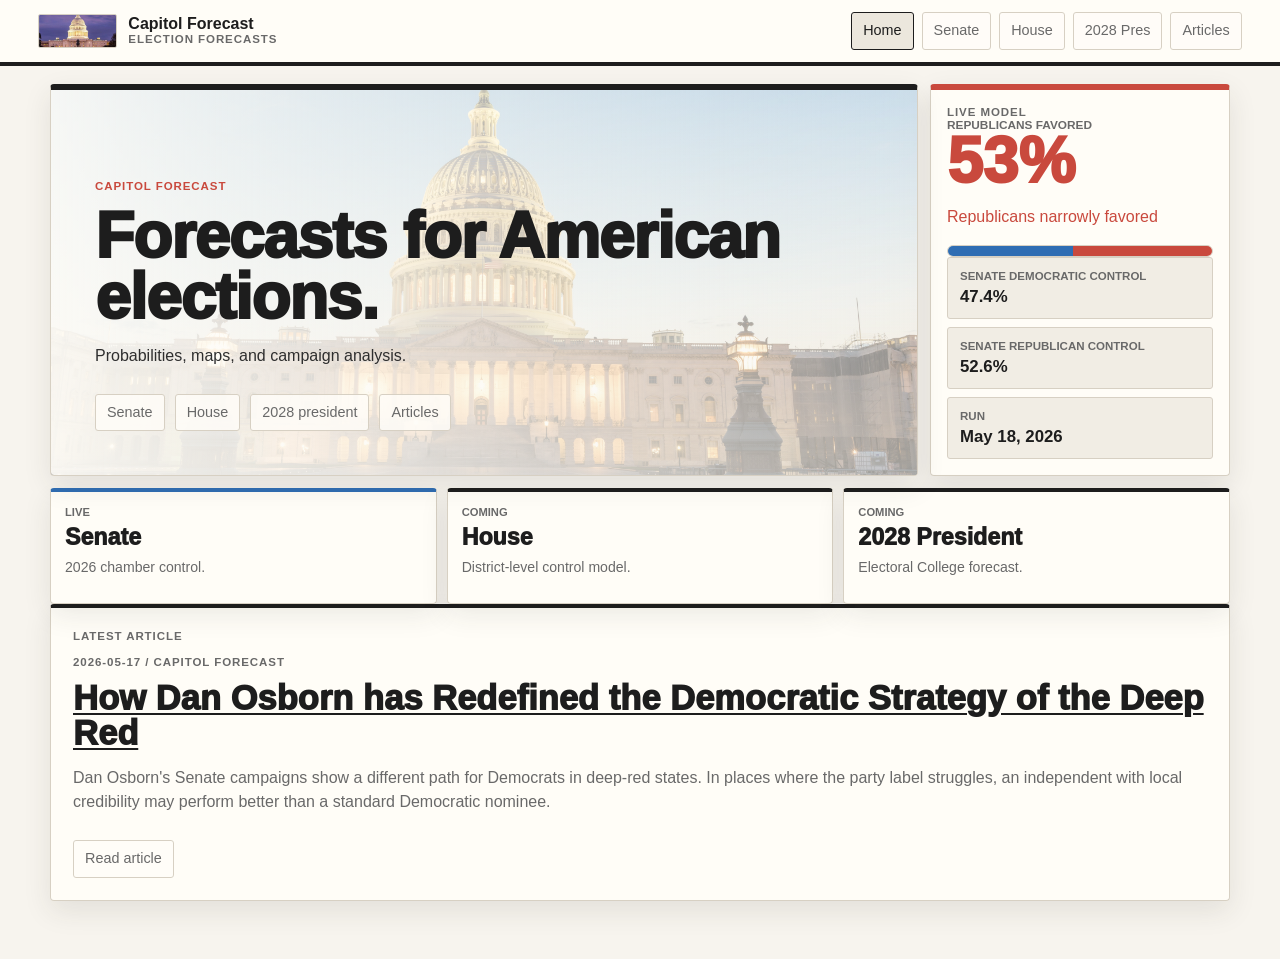
==== commit 5a4c7f52: "bdfz" ====
--- a/index.html
+++ b/index.html
@@ -29,10 +29,10 @@
       <div class="hero-main">
         <p class="kicker">Capitol Forecast</p>
         <h1 id="page-title">Forecasts for American elections.</h1>
-        <p class="lede">Senate is live now. House and 2028 presidential pages are staged so they can become full models without rebuilding the site again.</p>
+        <p class="lede">Probabilities, maps, and campaign analysis.</p>
         <div class="hero-actions">
-          <a class="button-link" href="senate.html">Senate forecast</a>
-          <a class="button-link" href="house.html">House framework</a>
+          <a class="button-link" href="senate.html">Senate</a>
+          <a class="button-link" href="house.html">House</a>
           <a class="button-link" href="president.html">2028 president</a>
           <a class="button-link" href="articles.html">Articles</a>
         </div>
@@ -59,37 +59,18 @@
       <a class="forecast-family-card active" href="senate.html">
         <span>Live</span>
         <strong>Senate</strong>
-        <small>Control probability, state map, race pages, history charts, and source status.</small>
+        <small>2026 chamber control.</small>
       </a>
       <a class="forecast-family-card" href="house.html">
-        <span>Framework</span>
+        <span>Coming</span>
         <strong>House</strong>
-        <small>Prepared for district ratings, national environment, and seat simulations.</small>
+        <small>District-level control model.</small>
       </a>
       <a class="forecast-family-card" href="president.html">
-        <span>Framework</span>
+        <span>Coming</span>
         <strong>2028 President</strong>
-        <small>Prepared for an Electoral College model once real inputs are usable.</small>
+        <small>Electoral College forecast.</small>
       </a>
-    </section>
-
-    <section class="dashboard-grid" aria-label="Site overview">
-      <article class="chart-panel">
-        <span class="chart-label">What is live</span>
-        <dl class="method-list">
-          <div><dt>Senate</dt><dd>Daily generated forecast shared by every visitor.</dd></div>
-          <div><dt>Articles</dt><dd>Shared analysis feed across all forecast sections.</dd></div>
-          <div><dt>Sources</dt><dd>Polling, finance, historical returns, Census, and manual candidate ledgers.</dd></div>
-        </dl>
-      </article>
-      <article class="chart-panel">
-        <span class="chart-label">Next sections</span>
-        <dl class="method-list">
-          <div><dt>House</dt><dd>Needs district baseline data, uncontested-seat handling, and national environment calibration.</dd></div>
-          <div><dt>2028 President</dt><dd>Needs candidate fields, state polling, and Electoral College simulation scaffolding.</dd></div>
-          <div><dt>Shared backend</dt><dd>Future generators can write separate JSON files beside the Senate forecast.</dd></div>
-        </dl>
-      </article>
     </section>
 
     <section class="text-panel" aria-labelledby="top-article-title">
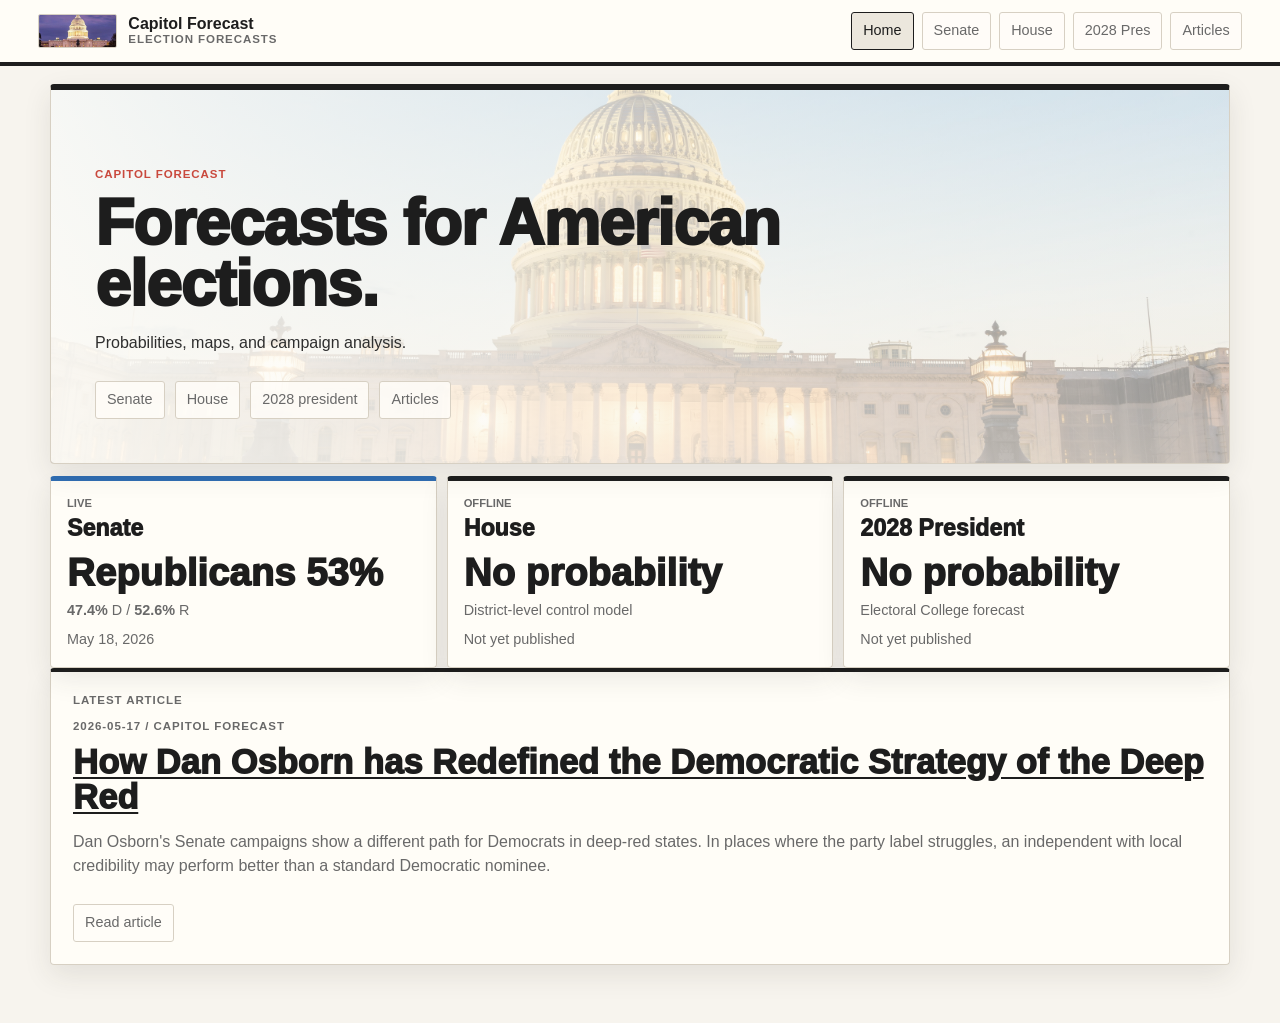
==== commit b952abb8: "hpro" ====
--- a/index.html
+++ b/index.html
@@ -26,7 +26,7 @@
 
   <main>
     <section class="hero-grid" aria-labelledby="page-title">
-      <div class="hero-main">
+      <div class="hero-main home-hero">
         <p class="kicker">Capitol Forecast</p>
         <h1 id="page-title">Forecasts for American elections.</h1>
         <p class="lede">Probabilities, maps, and campaign analysis.</p>
@@ -37,39 +37,29 @@
           <a class="button-link" href="articles.html">Articles</a>
         </div>
       </div>
-      <aside class="odds-panel" aria-label="Current Senate control forecast">
-        <span class="panel-label">Live model</span>
-        <div>
-          <div id="odds-phrase" class="big-odds">--</div>
-          <p id="control-headline">Calculating</p>
-        </div>
-        <div class="control-bar" aria-hidden="true">
-          <span id="dem-control-bar"></span>
-          <span id="rep-control-bar"></span>
-        </div>
-        <dl>
-          <div><dt>Senate Democratic control</dt><dd id="dem-control">--</dd></div>
-          <div><dt>Senate Republican control</dt><dd id="rep-control">--</dd></div>
-          <div><dt>Run</dt><dd id="run-date">--</dd></div>
-        </dl>
-      </aside>
     </section>
 
-    <section class="forecast-family" aria-label="Forecast sections">
-      <a class="forecast-family-card active" href="senate.html">
+    <section class="forecast-overviews" aria-label="Forecast overviews">
+      <a class="forecast-overview-card active" href="senate.html">
         <span>Live</span>
         <strong>Senate</strong>
-        <small>2026 chamber control.</small>
+        <b id="home-senate-favored">--</b>
+        <small><i id="home-senate-dem">--</i> D / <i id="home-senate-rep">--</i> R</small>
+        <small id="home-senate-run">--</small>
       </a>
-      <a class="forecast-family-card" href="house.html">
-        <span>Coming</span>
+      <a class="forecast-overview-card" href="house.html">
+        <span>Offline</span>
         <strong>House</strong>
-        <small>District-level control model.</small>
+        <b>No probability</b>
+        <small>District-level control model</small>
+        <small>Not yet published</small>
       </a>
-      <a class="forecast-family-card" href="president.html">
-        <span>Coming</span>
+      <a class="forecast-overview-card" href="president.html">
+        <span>Offline</span>
         <strong>2028 President</strong>
-        <small>Electoral College forecast.</small>
+        <b>No probability</b>
+        <small>Electoral College forecast</small>
+        <small>Not yet published</small>
       </a>
     </section>
 
--- a/assets/wiki.css
+++ b/assets/wiki.css
@@ -189,6 +189,11 @@
   border-top: 6px solid var(--ink);
 }
 
+.home-hero {
+  grid-column: 1 / -1;
+  min-height: 330px;
+}
+
 .hero-main::before {
   content: "";
   position: absolute;
@@ -315,6 +320,61 @@
   margin-top: 8px;
   color: var(--muted);
   font-size: .88rem;
+}
+
+.forecast-overviews {
+  display: grid;
+  grid-template-columns: repeat(3, minmax(0, 1fr));
+  gap: 10px;
+  margin-top: 12px;
+}
+
+.forecast-overview-card {
+  min-height: 172px;
+  padding: 16px;
+  border: 1px solid var(--line);
+  border-top: 5px solid var(--ink);
+  border-radius: 4px;
+  background: color-mix(in srgb, var(--paper) 92%, transparent);
+  color: var(--ink);
+  text-decoration: none;
+  box-shadow: var(--shadow);
+}
+
+.forecast-overview-card.active {
+  border-top-color: var(--dem);
+}
+
+.forecast-overview-card span {
+  display: block;
+  color: var(--muted);
+  font: 850 .7rem/1.1 "Segoe UI", Arial, sans-serif;
+  text-transform: uppercase;
+}
+
+.forecast-overview-card strong {
+  display: block;
+  margin-top: 8px;
+  font: 950 1.45rem/1 "Segoe UI", Arial, sans-serif;
+}
+
+.forecast-overview-card b {
+  display: block;
+  margin-top: 15px;
+  color: var(--ink);
+  font: 950 clamp(1.65rem, 3vw, 2.6rem)/.95 "Segoe UI", Arial, sans-serif;
+}
+
+.forecast-overview-card small {
+  display: block;
+  margin-top: 8px;
+  color: var(--muted);
+  font-size: .9rem;
+}
+
+.forecast-overview-card i {
+  font-style: normal;
+  font-weight: 900;
 }
 
 .odds-panel {
@@ -1495,6 +1555,10 @@
     grid-template-columns: 1fr;
   }
 
+  .forecast-overviews {
+    grid-template-columns: 1fr;
+  }
+
   .big-odds strong {
     font-size: clamp(2.7rem, 16vw, 4.2rem);
   }
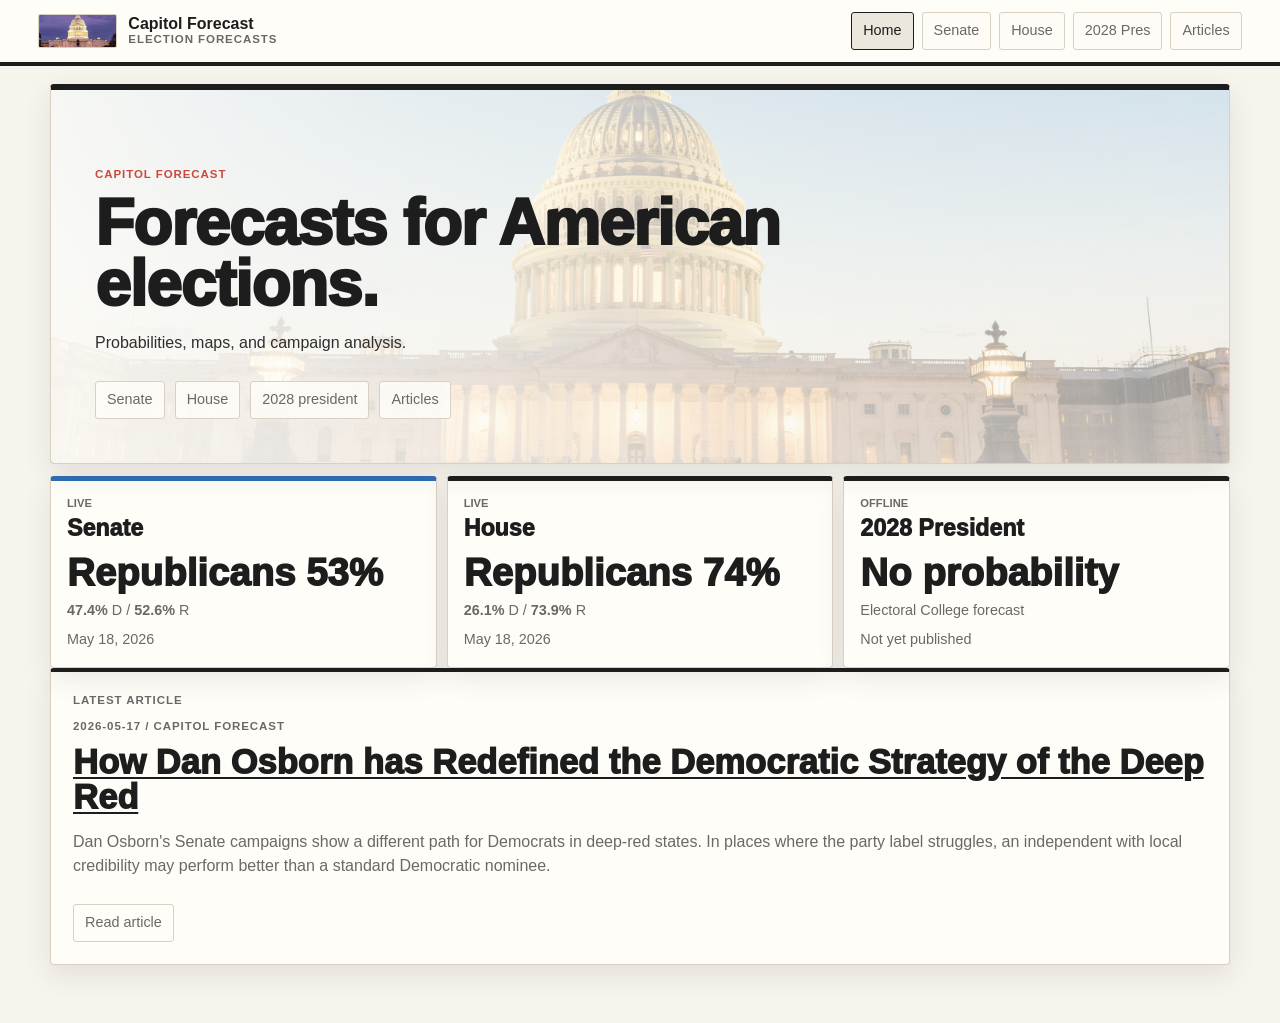
==== commit 2025ea42: "sa" ====
--- a/index.html
+++ b/index.html
@@ -48,11 +48,11 @@
         <small id="home-senate-run">--</small>
       </a>
       <a class="forecast-overview-card" href="house.html">
-        <span>Offline</span>
+        <span id="home-house-status">Live</span>
         <strong>House</strong>
-        <b>No probability</b>
-        <small>District-level control model</small>
-        <small>Not yet published</small>
+        <b id="home-house-favored">--</b>
+        <small><i id="home-house-dem">--</i> D / <i id="home-house-rep">--</i> R</small>
+        <small id="home-house-run">--</small>
       </a>
       <a class="forecast-overview-card" href="president.html">
         <span>Offline</span>
--- a/assets/wiki.css
+++ b/assets/wiki.css
@@ -545,6 +545,56 @@
   align-items: start;
 }
 
+.house-board-layout {
+  display: grid;
+  grid-template-columns: minmax(0, 1fr) 280px;
+  gap: 16px;
+  align-items: start;
+}
+
+.district-cartogram {
+  display: grid;
+  grid-template-columns: repeat(29, minmax(0, 1fr));
+  gap: 3px;
+  padding: 8px;
+  border: 1px solid var(--line);
+  background: color-mix(in srgb, var(--paper) 82%, transparent);
+}
+
+.district-cell {
+  aspect-ratio: 1;
+  min-width: 0;
+  border: 1px solid color-mix(in srgb, var(--ink) 18%, transparent);
+  border-radius: 2px;
+  padding: 0;
+  color: transparent;
+  font: 800 .45rem/1 "Segoe UI", Arial, sans-serif;
+  overflow: hidden;
+}
+
+.district-cell span {
+  opacity: 0;
+}
+
+.district-cell:hover,
+.district-cell:focus {
+  color: var(--ink);
+  outline: 2px solid var(--gold);
+  outline-offset: 1px;
+  transform: scale(1.35);
+  z-index: 2;
+}
+
+.district-cell:hover span,
+.district-cell:focus span {
+  opacity: 1;
+}
+
+.house-board-layout .hover-card {
+  position: sticky;
+  top: 92px;
+}
+
 #senate-map {
   min-height: 430px;
   width: 100%;
@@ -1512,6 +1562,7 @@
 @media (max-width: 1080px) {
   .hero-grid,
   .map-wrap,
+  .house-board-layout,
   .dashboard-grid,
   .page-grid,
   .race-detail {
@@ -1569,6 +1620,21 @@
 
   .map-wrap {
     gap: 10px;
+  }
+
+  .house-board-layout {
+    gap: 10px;
+  }
+
+  .district-cartogram {
+    grid-template-columns: repeat(20, minmax(0, 1fr));
+    gap: 2px;
+    padding: 5px;
+  }
+
+  .district-cell:hover,
+  .district-cell:focus {
+    transform: scale(1.15);
   }
 
   #senate-map {
@@ -1697,4 +1763,8 @@
   .history-end-label {
     display: none;
   }
-}
+
+  .district-cartogram {
+    grid-template-columns: repeat(15, minmax(0, 1fr));
+  }
+}
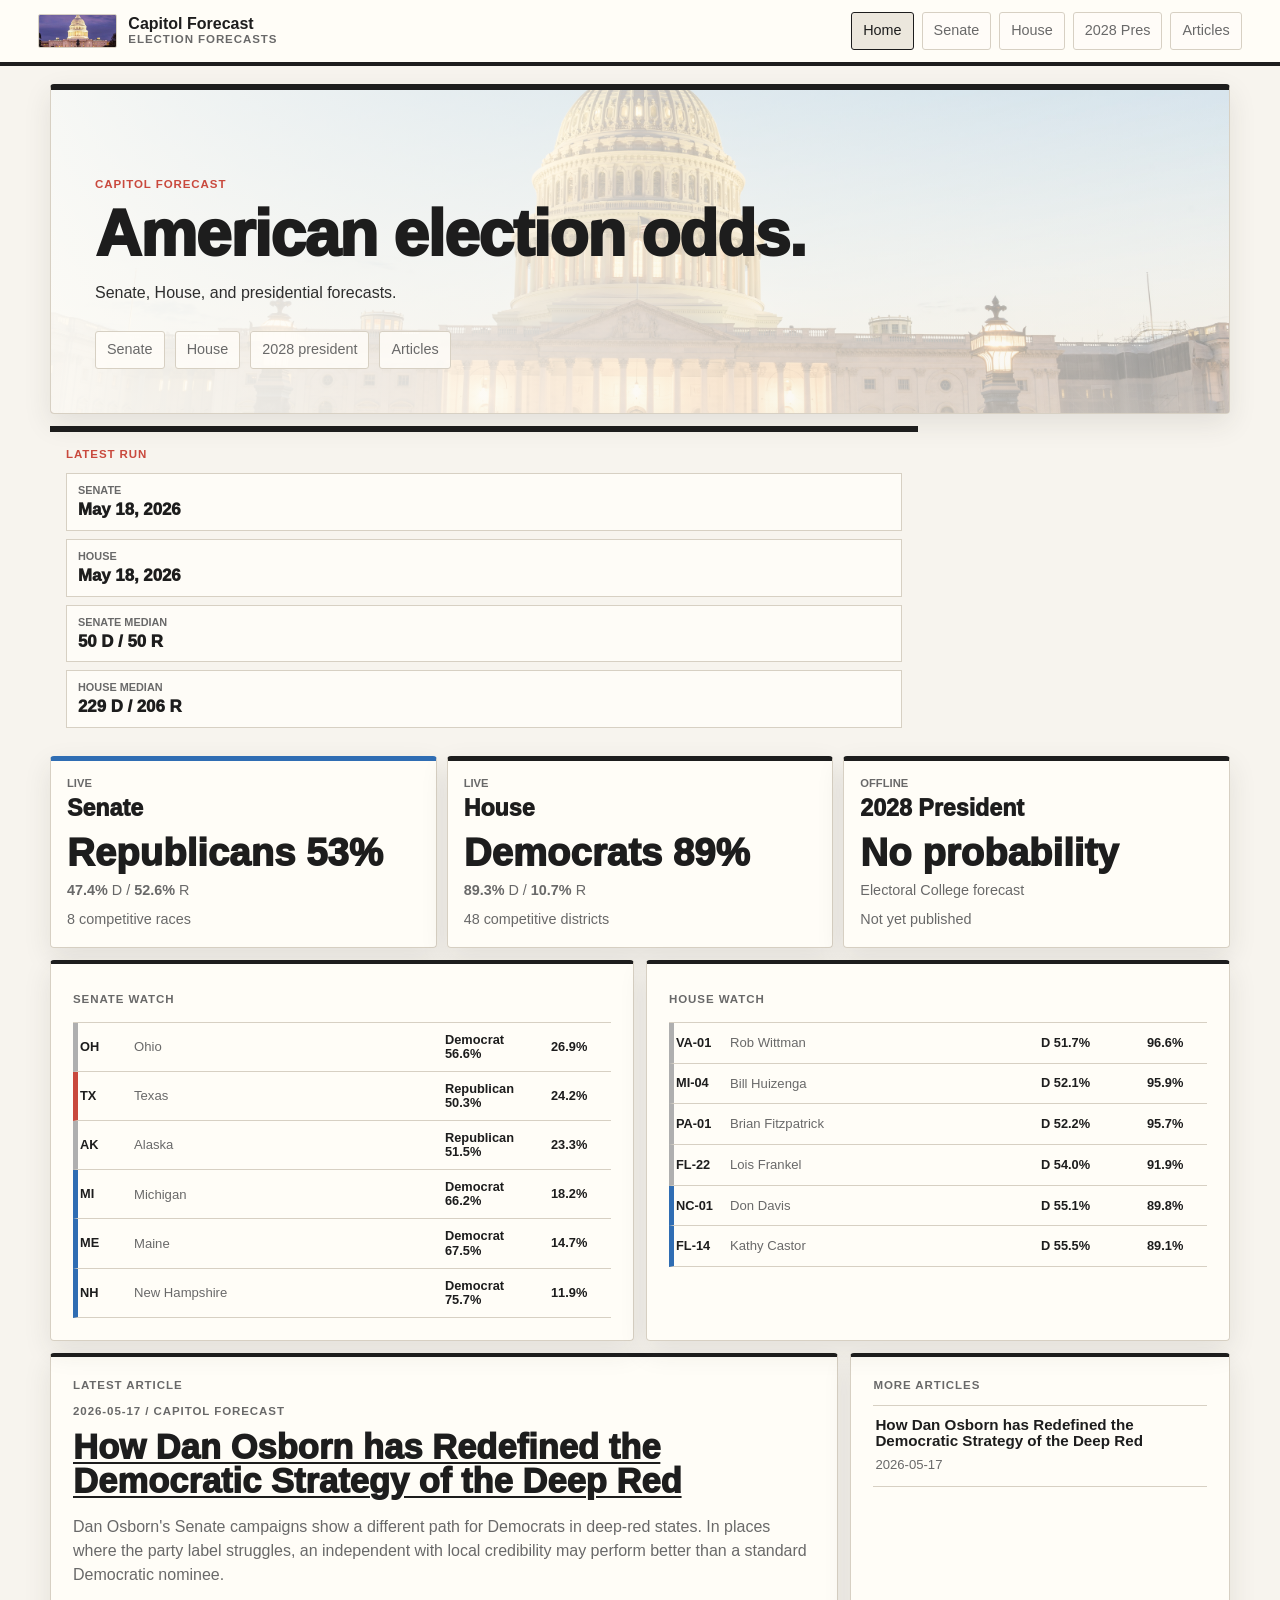
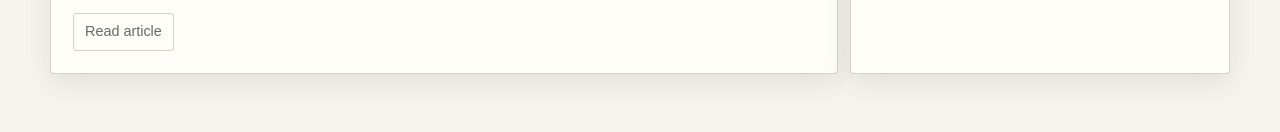
==== commit 1d78ebdf: "ytnrecvb" ====
--- a/index.html
+++ b/index.html
@@ -28,8 +28,8 @@
     <section class="hero-grid" aria-labelledby="page-title">
       <div class="hero-main home-hero">
         <p class="kicker">Capitol Forecast</p>
-        <h1 id="page-title">Forecasts for American elections.</h1>
-        <p class="lede">Probabilities, maps, and campaign analysis.</p>
+        <h1 id="page-title">American election odds.</h1>
+        <p class="lede">Senate, House, and presidential forecasts.</p>
         <div class="hero-actions">
           <a class="button-link" href="senate.html">Senate</a>
           <a class="button-link" href="house.html">House</a>
@@ -37,6 +37,15 @@
           <a class="button-link" href="articles.html">Articles</a>
         </div>
       </div>
+      <aside class="home-run-panel">
+        <p class="kicker">Latest run</p>
+        <dl>
+          <div><dt>Senate</dt><dd id="home-senate-run">--</dd></div>
+          <div><dt>House</dt><dd id="home-house-run">--</dd></div>
+          <div><dt>Senate median</dt><dd id="home-senate-median">--</dd></div>
+          <div><dt>House median</dt><dd id="home-house-median">--</dd></div>
+        </dl>
+      </aside>
     </section>
 
     <section class="forecast-overviews" aria-label="Forecast overviews">
@@ -45,14 +54,14 @@
         <strong>Senate</strong>
         <b id="home-senate-favored">--</b>
         <small><i id="home-senate-dem">--</i> D / <i id="home-senate-rep">--</i> R</small>
-        <small id="home-senate-run">--</small>
+        <small id="home-senate-note">--</small>
       </a>
       <a class="forecast-overview-card" href="house.html">
         <span id="home-house-status">Live</span>
         <strong>House</strong>
         <b id="home-house-favored">--</b>
         <small><i id="home-house-dem">--</i> D / <i id="home-house-rep">--</i> R</small>
-        <small id="home-house-run">--</small>
+        <small id="home-house-note">--</small>
       </a>
       <a class="forecast-overview-card" href="president.html">
         <span>Offline</span>
@@ -63,9 +72,26 @@
       </a>
     </section>
 
-    <section class="text-panel" aria-labelledby="top-article-title">
-      <p class="kicker">Latest article</p>
-      <div id="top-article" class="article-teaser"></div>
+    <section class="home-radar-grid" aria-label="Forecast radar">
+      <article class="chart-panel">
+        <span class="chart-label">Senate watch</span>
+        <div id="home-senate-radar" class="home-radar-list"></div>
+      </article>
+      <article class="chart-panel">
+        <span class="chart-label">House watch</span>
+        <div id="home-house-radar" class="home-radar-list"></div>
+      </article>
+    </section>
+
+    <section class="home-news-grid" aria-label="Latest writing">
+      <article class="text-panel" aria-labelledby="top-article-title">
+        <p class="kicker">Latest article</p>
+        <div id="top-article" class="article-teaser"></div>
+      </article>
+      <aside class="text-panel">
+        <p class="kicker">More articles</p>
+        <div id="home-article-list" class="home-article-list"></div>
+      </aside>
     </section>
   </main>
 
--- a/assets/wiki.css
+++ b/assets/wiki.css
@@ -377,6 +377,121 @@
   font-weight: 900;
 }
 
+.home-run-panel {
+  padding: 16px;
+  border-top: 6px solid var(--ink);
+  min-width: 0;
+}
+
+.home-run-panel dl {
+  display: grid;
+  gap: 8px;
+  margin: 0;
+}
+
+.home-run-panel div {
+  padding: 11px;
+  border: 1px solid var(--line);
+  background: color-mix(in srgb, var(--paper) 86%, transparent);
+}
+
+.home-run-panel dt {
+  color: var(--muted);
+  font: 850 .68rem/1.1 "Segoe UI", Arial, sans-serif;
+  text-transform: uppercase;
+}
+
+.home-run-panel dd {
+  margin: 4px 0 0;
+  font: 950 1.05rem/1.05 "Segoe UI", Arial, sans-serif;
+}
+
+.home-radar-grid,
+.home-news-grid {
+  display: grid;
+  grid-template-columns: 1fr 1fr;
+  gap: 12px;
+  margin-top: 12px;
+}
+
+.home-news-grid {
+  grid-template-columns: minmax(0, 1.35fr) minmax(260px, .65fr);
+}
+
+.home-radar-list,
+.home-article-list {
+  display: grid;
+  gap: 0;
+  margin-top: 12px;
+  border-top: 1px solid var(--line);
+}
+
+.home-radar-row,
+.home-article-list a {
+  color: var(--ink);
+  text-decoration: none;
+}
+
+.home-radar-row {
+  display: grid;
+  grid-template-columns: 44px minmax(0, 1fr) 96px 58px;
+  gap: 10px;
+  align-items: center;
+  padding: 10px 2px;
+  border-bottom: 1px solid var(--line);
+  border-left: 5px solid var(--toss);
+}
+
+.home-radar-row.leads-dem {
+  border-left-color: var(--dem);
+}
+
+.home-radar-row.leads-rep {
+  border-left-color: var(--rep);
+}
+
+.home-radar-row.leads-ind {
+  border-left-color: var(--ind);
+}
+
+.home-radar-row strong,
+.home-radar-row b,
+.home-radar-row i {
+  font: 900 .8rem/1.1 "Segoe UI", Arial, sans-serif;
+  font-style: normal;
+}
+
+.home-radar-row span,
+.home-article-list span {
+  color: var(--muted);
+  font-size: .82rem;
+}
+
+.home-radar-row span {
+  overflow: hidden;
+  text-overflow: ellipsis;
+  white-space: nowrap;
+}
+
+.home-radar-row:hover,
+.home-radar-row:focus,
+.home-article-list a:hover,
+.home-article-list a:focus {
+  background: color-mix(in srgb, var(--gold) 12%, transparent);
+  outline: none;
+}
+
+.home-article-list a {
+  display: grid;
+  gap: 5px;
+  padding: 11px 2px;
+  border-bottom: 1px solid var(--line);
+}
+
+.home-article-list strong {
+  font: 900 .95rem/1.1 "Segoe UI", Arial, sans-serif;
+}
+
 .odds-panel {
   display: flex;
   flex-direction: column;
@@ -559,6 +674,37 @@
   padding: 8px;
   border: 1px solid var(--line);
   background: color-mix(in srgb, var(--paper) 82%, transparent);
+}
+
+.district-map {
+  min-height: 430px;
+  width: 100%;
+  overflow: hidden;
+  border: 1px solid var(--line);
+  background: color-mix(in srgb, var(--paper) 82%, transparent);
+}
+
+.district-map svg {
+  width: 100%;
+  height: auto;
+  display: block;
+}
+
+.district-shape {
+  stroke: color-mix(in srgb, var(--paper) 72%, var(--ink));
+  stroke-width: .45;
+  vector-effect: non-scaling-stroke;
+  cursor: pointer;
+  transition: opacity .16s ease, stroke-width .16s ease, filter .16s ease;
+}
+
+.district-shape:hover,
+.district-shape:focus {
+  opacity: 1;
+  stroke: var(--gold);
+  stroke-width: 1.5;
+  filter: drop-shadow(0 0 7px rgba(244, 185, 66, .45));
+  outline: none;
 }
 
 .district-cell {
@@ -570,6 +716,9 @@
   color: transparent;
   font: 800 .45rem/1 "Segoe UI", Arial, sans-serif;
   overflow: hidden;
+  display: grid;
+  place-items: center;
+  appearance: none;
 }
 
 .district-cell span {
@@ -588,6 +737,58 @@
 .district-cell:hover span,
 .district-cell:focus span {
   opacity: 1;
+}
+
+.district-list {
+  max-height: 520px;
+  overflow: auto;
+  border: 1px solid var(--line);
+  background: color-mix(in srgb, var(--paper) 82%, transparent);
+}
+
+.district-list-row {
+  width: 100%;
+  display: grid;
+  grid-template-columns: 58px minmax(110px, 1fr) 88px 78px 72px;
+  gap: 9px;
+  align-items: center;
+  border: 0;
+  border-bottom: 1px solid var(--line);
+  border-left: 5px solid var(--toss);
+  padding: 8px 10px;
+  background: transparent;
+  color: var(--ink);
+  text-align: left;
+  appearance: none;
+}
+
+.district-list-row.leads-dem {
+  border-left-color: var(--dem);
+}
+
+.district-list-row.leads-rep {
+  border-left-color: var(--rep);
+}
+
+.district-list-row:hover,
+.district-list-row:focus {
+  background: color-mix(in srgb, var(--gold) 12%, transparent);
+  outline: none;
+}
+
+.district-list-row strong,
+.district-list-row em,
+.district-list-row i {
+  font: 900 .78rem/1.1 "Segoe UI", Arial, sans-serif;
+  font-style: normal;
+}
+
+.district-list-row span {
+  color: var(--muted);
+  font-size: .8rem;
+  white-space: nowrap;
+  overflow: hidden;
+  text-overflow: ellipsis;
 }
 
 .house-board-layout .hover-card {
@@ -850,6 +1051,7 @@
   grid-template-columns: 1.25fr 1fr;
   gap: 12px;
   margin-top: 12px;
+  align-items: start;
 }
 
 .chart-wide {
@@ -890,11 +1092,14 @@
 }
 
 .seat-histogram {
-  grid-template-columns: repeat(16, minmax(22px, 1fr));
   align-items: end;
   min-height: 190px;
   overflow-x: auto;
   padding-bottom: 4px;
+}
+
+#house-seat-histogram {
+  min-height: 112px;
 }
 
 .seat-bin {
@@ -916,6 +1121,10 @@
   background: var(--dem);
 }
 
+#house-seat-histogram .seat-bin i {
+  height: calc(var(--bar-scale, .02) * 118px);
+}
+
 .seat-bin:hover i,
 .seat-bin:focus i {
   background: linear-gradient(180deg, var(--gold), var(--dem));
@@ -940,6 +1149,15 @@
 .leverage-row {
   color: inherit;
   text-decoration: none;
+}
+
+button.leverage-row {
+  width: 100%;
+  border: 0;
+  padding: 0;
+  background: transparent;
+  text-align: left;
+  appearance: none;
 }
 
 .leverage-row i,
@@ -1610,6 +1828,19 @@
     grid-template-columns: 1fr;
   }
 
+  .home-radar-grid,
+  .home-news-grid {
+    grid-template-columns: 1fr;
+  }
+
+  .home-radar-row {
+    grid-template-columns: 42px minmax(0, 1fr) 82px;
+  }
+
+  .home-radar-row i {
+    display: none;
+  }
+
   .big-odds strong {
     font-size: clamp(2.7rem, 16vw, 4.2rem);
   }
@@ -1630,6 +1861,10 @@
     grid-template-columns: repeat(20, minmax(0, 1fr));
     gap: 2px;
     padding: 5px;
+  }
+
+  .district-map {
+    min-height: 255px;
   }
 
   .district-cell:hover,
@@ -1767,4 +2002,8 @@
   .district-cartogram {
     grid-template-columns: repeat(15, minmax(0, 1fr));
   }
-}
+
+  .district-map {
+    min-height: 220px;
+  }
+}
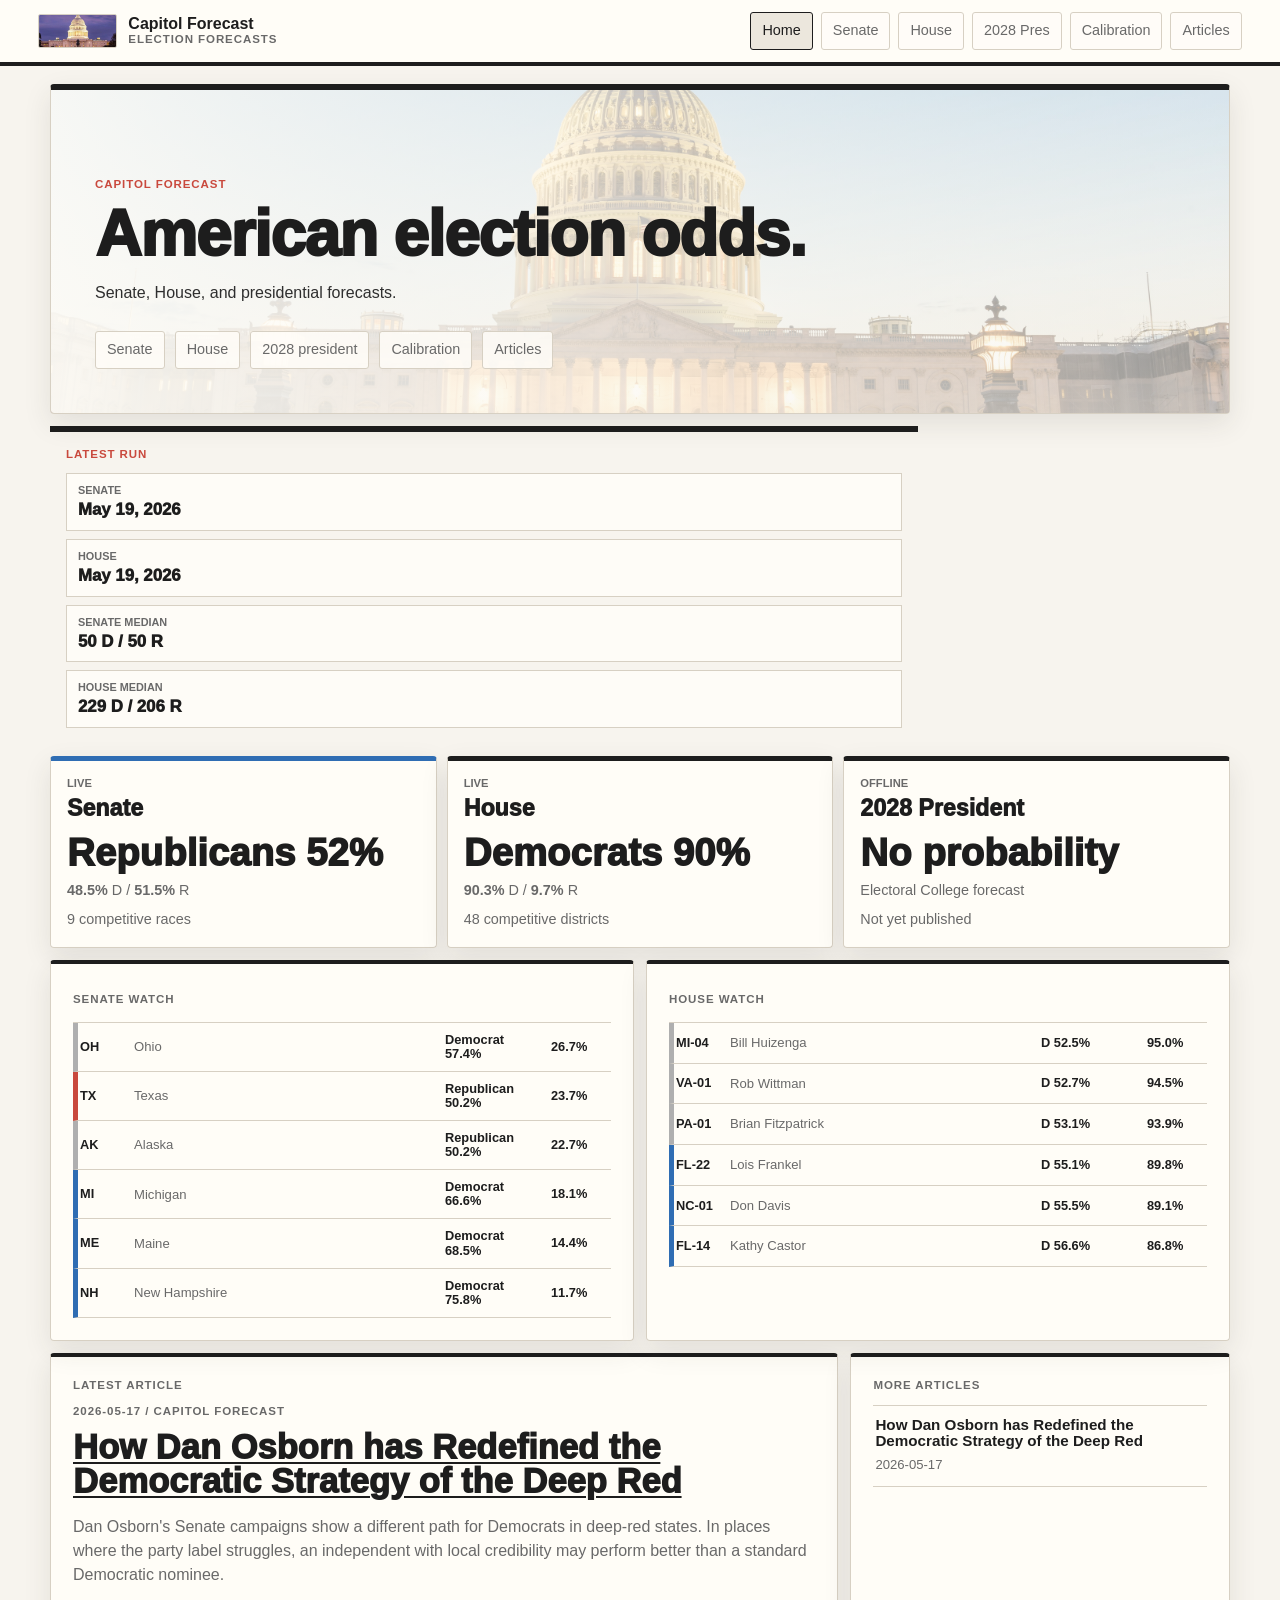
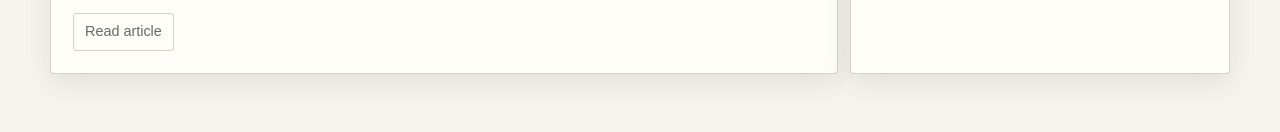
==== commit e17eff29: "fhj" ====
--- a/index.html
+++ b/index.html
@@ -20,6 +20,7 @@
       <a href="senate.html">Senate</a>
       <a href="house.html">House</a>
       <a href="president.html">2028 Pres</a>
+      <a href="calibration.html">Calibration</a>
       <a href="articles.html">Articles</a>
     </nav>
   </header>
@@ -34,6 +35,7 @@
           <a class="button-link" href="senate.html">Senate</a>
           <a class="button-link" href="house.html">House</a>
           <a class="button-link" href="president.html">2028 president</a>
+          <a class="button-link" href="calibration.html">Calibration</a>
           <a class="button-link" href="articles.html">Articles</a>
         </div>
       </div>
--- a/assets/wiki.css
+++ b/assets/wiki.css
@@ -1206,7 +1206,7 @@
 
 .race-board-row {
   display: grid;
-  grid-template-columns: 48px minmax(130px, 1.2fr) minmax(82px, .7fr) minmax(126px, .75fr) 92px;
+  grid-template-columns: 48px minmax(130px, 1.2fr) minmax(82px, .7fr) minmax(126px, .75fr) 78px 112px 92px;
   gap: 12px;
   align-items: center;
   padding: 11px 4px;
@@ -1242,6 +1242,111 @@
 .race-board-row span:last-child {
   text-align: right;
   font-weight: 900;
+}
+
+.path-summary {
+  display: grid;
+  grid-template-columns: repeat(2, minmax(0, 1fr));
+  gap: 12px;
+}
+
+.path-summary h3 {
+  margin: 0 0 6px;
+  font: 950 1.05rem/1.1 "Segoe UI", Arial, sans-serif;
+}
+
+.path-summary p {
+  margin: 0 0 10px;
+  color: var(--muted);
+  font: 750 .95rem/1.35 "Segoe UI", Arial, sans-serif;
+}
+
+.path-chip-grid,
+.path-stat-grid {
+  display: grid;
+  gap: 7px;
+}
+
+.path-chip,
+.path-stat-grid div {
+  display: grid;
+  grid-template-columns: 54px minmax(0, 1fr) 72px;
+  gap: 8px;
+  align-items: center;
+  padding: 9px 10px;
+  border: 1px solid var(--line);
+  border-left: 5px solid var(--toss);
+  border-radius: 3px;
+  background: color-mix(in srgb, var(--paper-2) 72%, transparent);
+  color: var(--ink);
+  text-decoration: none;
+}
+
+.path-chip.leads-dem {
+  border-left-color: var(--dem);
+}
+
+.path-chip.leads-rep {
+  border-left-color: var(--rep);
+}
+
+.path-chip strong,
+.path-chip b,
+.path-stat-grid strong {
+  font: 950 .9rem/1 "Segoe UI", Arial, sans-serif;
+}
+
+.path-chip span,
+.path-stat-grid span {
+  color: var(--muted);
+  font: 750 .82rem/1.2 "Segoe UI", Arial, sans-serif;
+}
+
+.path-stat-grid div {
+  grid-template-columns: minmax(0, 1fr) 70px;
+}
+
+.accordion-list {
+  display: grid;
+  gap: 8px;
+  margin-top: 12px;
+}
+
+.accordion-list details {
+  border: 1px solid var(--line);
+  border-radius: 3px;
+  background: color-mix(in srgb, var(--paper-2) 72%, transparent);
+}
+
+.accordion-list summary {
+  cursor: pointer;
+  padding: 12px;
+  font: 950 .95rem/1.1 "Segoe UI", Arial, sans-serif;
+}
+
+.accordion-list ul {
+  margin: 0;
+  padding: 0 12px 12px 28px;
+  color: var(--muted);
+}
+
+.calibration-table table {
+  width: 100%;
+  border-collapse: collapse;
+  font: 800 .92rem/1.25 "Segoe UI", Arial, sans-serif;
+}
+
+.calibration-table th,
+.calibration-table td {
+  padding: 11px 8px;
+  border-bottom: 1px solid var(--line);
+  text-align: left;
+}
+
+.calibration-table th {
+  color: var(--muted);
+  text-transform: uppercase;
+  font-size: .72rem;
 }
 
 .race-board-row:hover,
@@ -1791,6 +1896,10 @@
     grid-template-columns: repeat(2, minmax(0, 1fr));
   }
 
+  .path-summary {
+    grid-template-columns: 1fr;
+  }
+
   .source-status-grid {
     grid-template-columns: repeat(2, minmax(0, 1fr));
   }
@@ -1928,12 +2037,14 @@
   }
 
   .race-board-row {
-    grid-template-columns: 42px minmax(0, 1fr) 116px 74px;
+    grid-template-columns: 42px minmax(0, 1fr) 116px 78px;
     gap: 8px;
     padding: 10px 6px;
   }
 
-  .race-board-row span:nth-of-type(2) {
+  .race-board-row span:nth-of-type(2),
+  .race-board-row span:nth-of-type(4),
+  .race-board-row span:nth-of-type(5) {
     display: none;
   }
 
@@ -1991,7 +2102,8 @@
   }
 
   .race-board-row span:nth-of-type(3),
-  .race-board-row span:nth-of-type(4) {
+  .race-board-row span:nth-of-type(4),
+  .race-board-row span:nth-of-type(5) {
     display: none;
   }
 
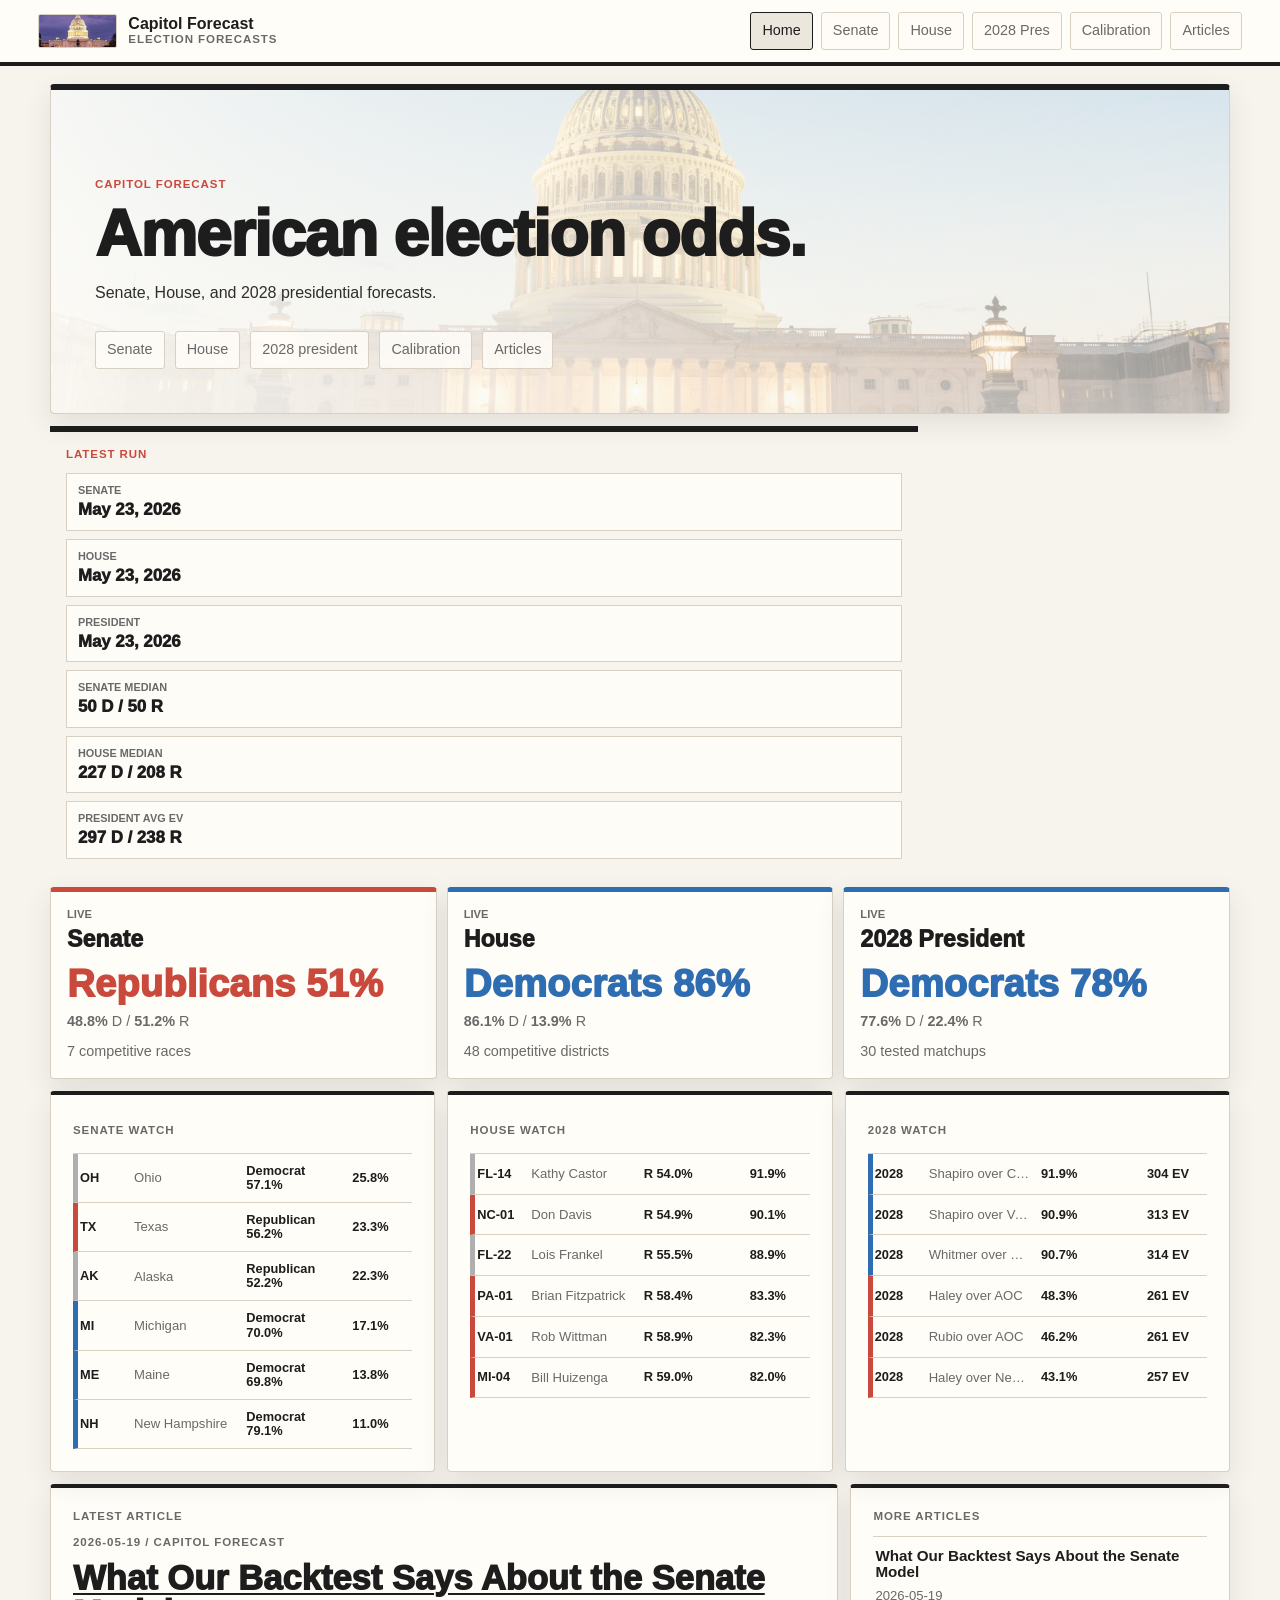
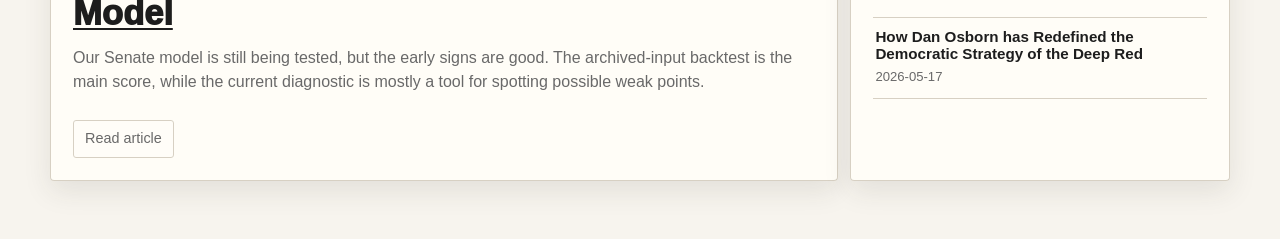
==== commit 95a3ec19: "gdfgdfvbc" ====
--- a/index.html
+++ b/index.html
@@ -30,7 +30,7 @@
       <div class="hero-main home-hero">
         <p class="kicker">Capitol Forecast</p>
         <h1 id="page-title">American election odds.</h1>
-        <p class="lede">Senate, House, and presidential forecasts.</p>
+        <p class="lede">Senate, House, and 2028 presidential forecasts.</p>
         <div class="hero-actions">
           <a class="button-link" href="senate.html">Senate</a>
           <a class="button-link" href="house.html">House</a>
@@ -44,33 +44,35 @@
         <dl>
           <div><dt>Senate</dt><dd id="home-senate-run">--</dd></div>
           <div><dt>House</dt><dd id="home-house-run">--</dd></div>
+          <div><dt>President</dt><dd id="home-president-run">--</dd></div>
           <div><dt>Senate median</dt><dd id="home-senate-median">--</dd></div>
           <div><dt>House median</dt><dd id="home-house-median">--</dd></div>
+          <div><dt>President avg EV</dt><dd id="home-president-ev">--</dd></div>
         </dl>
       </aside>
     </section>
 
     <section class="forecast-overviews" aria-label="Forecast overviews">
-      <a class="forecast-overview-card active" href="senate.html">
+      <a class="forecast-overview-card active" id="home-senate-card" href="senate.html">
         <span>Live</span>
         <strong>Senate</strong>
         <b id="home-senate-favored">--</b>
         <small><i id="home-senate-dem">--</i> D / <i id="home-senate-rep">--</i> R</small>
         <small id="home-senate-note">--</small>
       </a>
-      <a class="forecast-overview-card" href="house.html">
+      <a class="forecast-overview-card" id="home-house-card" href="house.html">
         <span id="home-house-status">Live</span>
         <strong>House</strong>
         <b id="home-house-favored">--</b>
         <small><i id="home-house-dem">--</i> D / <i id="home-house-rep">--</i> R</small>
         <small id="home-house-note">--</small>
       </a>
-      <a class="forecast-overview-card" href="president.html">
-        <span>Offline</span>
+      <a class="forecast-overview-card" id="home-president-card" href="president.html">
+        <span>Live</span>
         <strong>2028 President</strong>
-        <b>No probability</b>
-        <small>Electoral College forecast</small>
-        <small>Not yet published</small>
+        <b id="home-president-favored">--</b>
+        <small><i id="home-president-dem">--</i> D / <i id="home-president-rep">--</i> R</small>
+        <small id="home-president-note">--</small>
       </a>
     </section>
 
@@ -82,6 +84,10 @@
       <article class="chart-panel">
         <span class="chart-label">House watch</span>
         <div id="home-house-radar" class="home-radar-list"></div>
+      </article>
+      <article class="chart-panel">
+        <span class="chart-label">2028 watch</span>
+        <div id="home-president-radar" class="home-radar-list"></div>
       </article>
     </section>
 
--- a/assets/wiki.css
+++ b/assets/wiki.css
@@ -345,6 +345,22 @@
   border-top-color: var(--dem);
 }
 
+.forecast-overview-card.control-dem {
+  border-top-color: var(--dem);
+}
+
+.forecast-overview-card.control-rep {
+  border-top-color: var(--rep);
+}
+
+.forecast-overview-card.control-dem b {
+  color: var(--dem);
+}
+
+.forecast-overview-card.control-rep b {
+  color: var(--rep);
+}
+
 .forecast-overview-card span {
   display: block;
   color: var(--muted);
@@ -412,6 +428,10 @@
   grid-template-columns: 1fr 1fr;
   gap: 12px;
   margin-top: 12px;
+}
+
+.home-radar-grid {
+  grid-template-columns: repeat(3, minmax(0, 1fr));
 }
 
 .home-news-grid {
@@ -796,13 +816,15 @@
   top: 92px;
 }
 
-#senate-map {
+#senate-map,
+#president-map {
   min-height: 430px;
   width: 100%;
   overflow: hidden;
 }
 
-#senate-map svg {
+#senate-map svg,
+#president-map svg {
   width: 100%;
   height: auto;
   display: block;
@@ -1138,6 +1160,159 @@
   text-align: center;
 }
 
+#ev-histogram {
+  overflow-x: hidden;
+}
+
+#ev-histogram .seat-bin i {
+  height: calc(var(--bar-scale, .02) * 138px);
+}
+
+#ev-histogram .seat-bin span {
+  min-height: 1em;
+  font-size: .66rem;
+  line-height: 1.05;
+  white-space: normal;
+}
+
+.matchup-strength {
+  margin-top: 14px;
+}
+
+.matchup-strength-grid {
+  display: grid;
+  grid-template-columns: repeat(2, minmax(0, 1fr));
+  gap: 14px 18px;
+}
+
+.matchup-strength-grid section {
+  min-width: 0;
+}
+
+.matchup-strength-grid h3 {
+  margin: 0 0 9px;
+  color: var(--muted);
+  font: 900 .72rem/1.1 "Segoe UI", Arial, sans-serif;
+  letter-spacing: .03em;
+  text-transform: uppercase;
+}
+
+.matchup-strength-row {
+  width: 100%;
+  display: grid;
+  grid-template-columns: minmax(72px, .55fr) minmax(0, 1fr) 52px;
+  gap: 8px;
+  align-items: center;
+  border: 0;
+  border-bottom: 1px solid var(--line);
+  background: transparent;
+  padding: 7px 0;
+  text-align: left;
+}
+
+.matchup-strength-row i {
+  height: 9px;
+  border-radius: 999px;
+  background: var(--dem);
+}
+
+.matchup-strength-row.rep i {
+  background: var(--rep);
+}
+
+.matchup-strength-row strong,
+.matchup-pair-row strong {
+  min-width: 0;
+  color: var(--ink);
+  font: 850 .86rem/1.15 "Segoe UI", Arial, sans-serif;
+  overflow: hidden;
+  text-overflow: ellipsis;
+  white-space: nowrap;
+}
+
+.matchup-strength-row span,
+.matchup-pair-row span {
+  color: var(--ink);
+  font: 900 .82rem/1 "Segoe UI", Arial, sans-serif;
+  text-align: right;
+}
+
+.matchup-pair-row {
+  width: 100%;
+  display: grid;
+  grid-template-columns: minmax(0, 1fr) 58px;
+  gap: 10px;
+  align-items: center;
+  border: 0;
+  border-bottom: 1px solid var(--line);
+  border-left: 4px solid var(--dem);
+  background: transparent;
+  padding: 7px 0 7px 8px;
+  text-align: left;
+}
+
+.matchup-pair-row.rep {
+  border-left-color: var(--rep);
+}
+
+.president-state-list {
+  display: grid;
+  margin-top: 12px;
+  border-top: 1px solid var(--line);
+}
+
+.president-race-board .race-board-row {
+  grid-template-columns: 44px minmax(132px, 1fr) 82px minmax(96px, .8fr) 66px 72px;
+  gap: 10px;
+  padding: 9px 4px;
+}
+
+.president-race-board .race-board-row > span:first-of-type {
+  display: grid;
+  gap: 2px;
+}
+
+.president-race-board .race-board-row > span:first-of-type b {
+  min-width: 0;
+  overflow: hidden;
+  text-overflow: ellipsis;
+  white-space: nowrap;
+}
+
+.president-race-board .race-board-row > span:first-of-type small {
+  color: var(--muted);
+  font: 800 .68rem/1 "Segoe UI", Arial, sans-serif;
+}
+
+.president-race-board .race-board-row span {
+  font-size: .84rem;
+}
+
+.president-race-board .race-board-row span:nth-of-type(3) {
+  overflow-wrap: anywhere;
+}
+
+.president-state-row {
+  display: grid;
+  grid-template-columns: 58px 48px minmax(105px, .8fr) minmax(150px, 1.2fr) 78px 110px;
+  gap: 10px;
+  align-items: center;
+  padding: 10px 0;
+  border-bottom: 1px solid var(--line);
+  font: 700 .9rem/1.2 "Segoe UI", Arial, sans-serif;
+}
+
+.president-state-row span {
+  min-width: 0;
+}
+
+.president-state-head {
+  color: var(--muted);
+  font-size: .7rem;
+  font-weight: 900;
+  text-transform: uppercase;
+}
+
 .leverage-row,
 .poll-row {
   display: grid;
@@ -1214,6 +1389,15 @@
   border-left: 6px solid var(--toss);
   color: var(--ink);
   text-decoration: none;
+}
+
+button.race-board-row {
+  width: 100%;
+  background: transparent;
+  border-top: 0;
+  border-right: 0;
+  border-bottom: 1px solid var(--line);
+  text-align: left;
 }
 
 .race-board-row.leads-dem {
@@ -1347,6 +1531,67 @@
   color: var(--muted);
   text-transform: uppercase;
   font-size: .72rem;
+}
+
+.backtest-card {
+  padding: 14px;
+  border: 1px solid var(--line);
+  border-top: 4px solid var(--toss);
+  border-radius: 3px;
+  background: color-mix(in srgb, var(--paper-2) 72%, transparent);
+}
+
+.backtest-card.is-ok {
+  border-top-color: var(--dem);
+}
+
+.backtest-card.is-warn {
+  border-top-color: var(--toss);
+}
+
+.backtest-card strong {
+  display: block;
+  font: 950 1.15rem/1.1 "Segoe UI", Arial, sans-serif;
+}
+
+.backtest-card span {
+  display: inline-block;
+  margin-top: 6px;
+  color: var(--muted);
+  font: 850 .72rem/1.1 "Segoe UI", Arial, sans-serif;
+  text-transform: uppercase;
+}
+
+.badge-row {
+  display: flex;
+  flex-wrap: wrap;
+  gap: 5px;
+  margin: 9px 0;
+}
+
+.badge-row span {
+  padding: 4px 7px;
+  border: 1px solid var(--line);
+  border-radius: 999px;
+  background: color-mix(in srgb, var(--paper-2) 78%, transparent);
+  color: var(--muted);
+  font: 850 .68rem/1 "Segoe UI", Arial, sans-serif;
+  text-transform: uppercase;
+}
+
+.calibration-miss-row {
+  padding-bottom: 8px;
+  border-bottom: 1px solid var(--line);
+}
+
+.calibration-miss-row .leverage-row {
+  border-bottom: 0;
+}
+
+.calibration-miss-row p {
+  margin: 4px 0 0 44px;
+  color: var(--muted);
+  font: 750 .78rem/1.3 "Segoe UI", Arial, sans-serif;
 }
 
 .race-board-row:hover,
@@ -1981,11 +2226,13 @@
     transform: scale(1.15);
   }
 
-  #senate-map {
+  #senate-map,
+  #president-map {
     min-height: 230px;
   }
 
-  #senate-map svg {
+  #senate-map svg,
+  #president-map svg {
     width: 100%;
     max-height: 330px;
   }
@@ -2036,6 +2283,29 @@
     font-size: .58rem;
   }
 
+  #ev-histogram .seat-bin i {
+    height: calc(var(--bar-scale, .02) * 120px);
+  }
+
+  .matchup-strength-grid {
+    grid-template-columns: 1fr;
+  }
+
+  .president-state-row {
+    grid-template-columns: 42px 34px minmax(78px, 1fr) minmax(92px, 1.1fr);
+    gap: 7px;
+    font-size: .76rem;
+  }
+
+  .president-state-row span:nth-child(3),
+  .president-state-row span:nth-child(6) {
+    display: none;
+  }
+
+  .president-state-row span:nth-child(5) {
+    text-align: right;
+  }
+
   .race-board-row {
     grid-template-columns: 42px minmax(0, 1fr) 116px 78px;
     gap: 8px;
@@ -2050,6 +2320,20 @@
 
   .race-board-row span:last-child {
     text-align: left;
+  }
+
+  .president-race-board .race-board-row {
+    grid-template-columns: 40px minmax(0, 1fr) 78px 58px;
+  }
+
+  .president-race-board .race-board-row span:nth-of-type(2),
+  .president-race-board .race-board-row span:nth-of-type(4) {
+    display: block;
+  }
+
+  .president-race-board .race-board-row span:nth-of-type(3),
+  .president-race-board .race-board-row span:nth-of-type(5) {
+    display: none;
   }
 }
 
@@ -2101,12 +2385,35 @@
     grid-template-columns: 38px 1fr;
   }
 
+  .president-state-row {
+    grid-template-columns: 36px 28px 1fr 74px;
+  }
+
+  .president-state-row span:nth-child(4) {
+    overflow: hidden;
+    text-overflow: ellipsis;
+    white-space: nowrap;
+  }
+
   .race-board-row span:nth-of-type(3),
   .race-board-row span:nth-of-type(4),
   .race-board-row span:nth-of-type(5) {
     display: none;
   }
 
+  .president-race-board .race-board-row {
+    grid-template-columns: 36px minmax(0, 1fr) 72px;
+  }
+
+  .president-race-board .race-board-row span:nth-of-type(2) {
+    display: block;
+  }
+
+  .president-race-board .race-board-row span:nth-of-type(4),
+  .president-race-board .race-board-row span:nth-of-type(5) {
+    display: none;
+  }
+
   .history-end-label {
     display: none;
   }
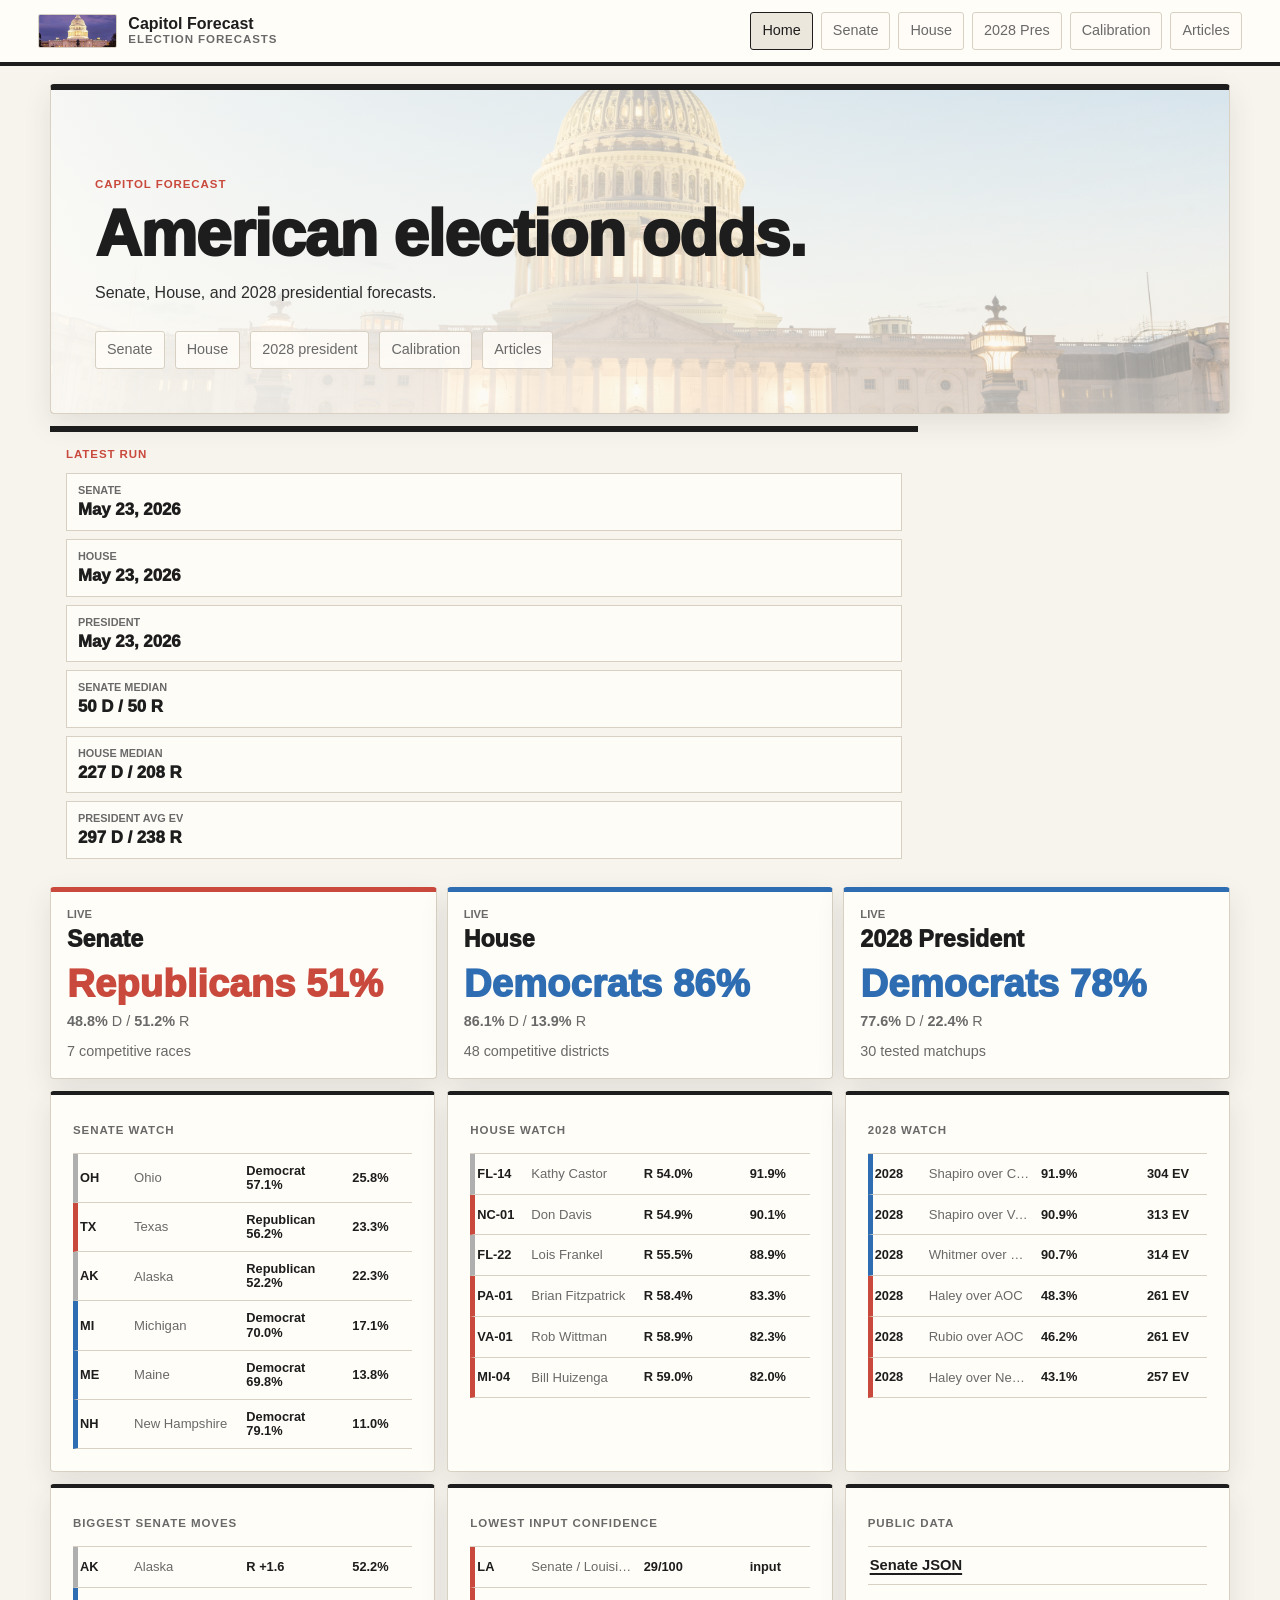
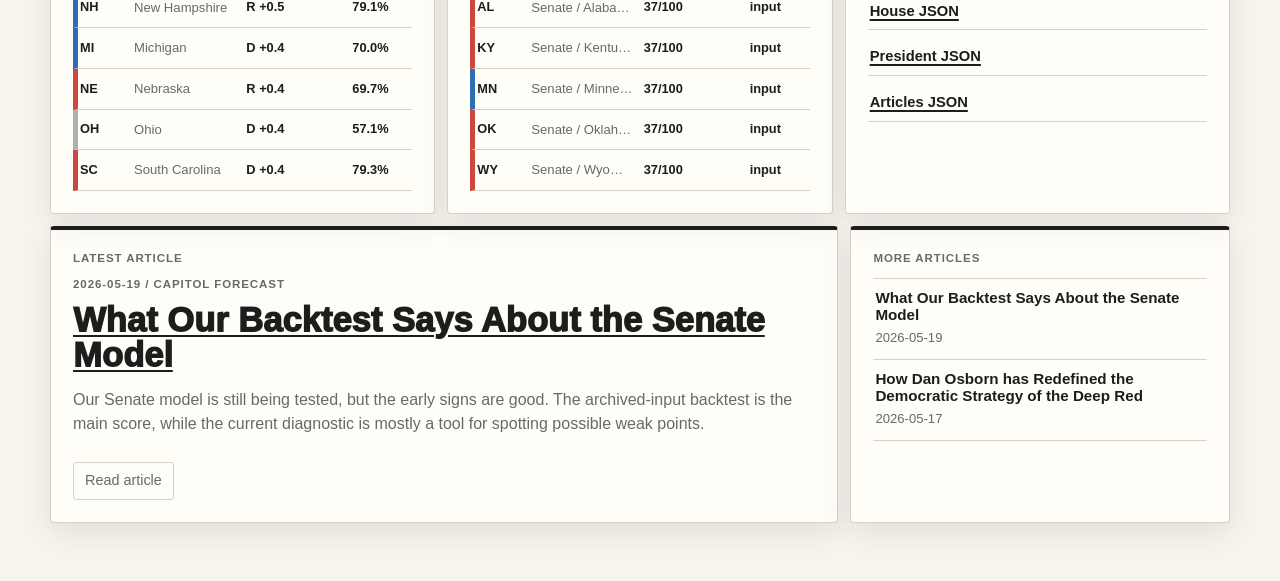
==== commit 3f8cc18e: "jghghj" ====
--- a/index.html
+++ b/index.html
@@ -91,6 +91,26 @@
       </article>
     </section>
 
+    <section class="home-radar-grid" aria-label="Model diagnostics">
+      <article class="chart-panel">
+        <span class="chart-label">Biggest Senate moves</span>
+        <div id="home-senate-movers" class="home-radar-list"></div>
+      </article>
+      <article class="chart-panel">
+        <span class="chart-label">Lowest input confidence</span>
+        <div id="home-low-confidence" class="home-radar-list"></div>
+      </article>
+      <article class="chart-panel">
+        <span class="chart-label">Public data</span>
+        <div class="home-data-links">
+          <a href="data/forecast.json">Senate JSON</a>
+          <a href="data/house-forecast.json">House JSON</a>
+          <a href="data/president-forecast-newsom-vance.json">President JSON</a>
+          <a href="data/articles.json">Articles JSON</a>
+        </div>
+      </article>
+    </section>
+
     <section class="home-news-grid" aria-label="Latest writing">
       <article class="text-panel" aria-labelledby="top-article-title">
         <p class="kicker">Latest article</p>
--- a/assets/wiki.css
+++ b/assets/wiki.css
@@ -512,6 +512,59 @@
   font: 900 .95rem/1.1 "Segoe UI", Arial, sans-serif;
 }
 
+.home-data-links {
+  display: grid;
+  gap: 8px;
+  margin-top: 12px;
+  border-top: 1px solid var(--line);
+}
+
+.home-data-links a {
+  padding: 11px 2px;
+  border-bottom: 1px solid var(--line);
+  color: var(--ink);
+  font: 900 .92rem/1 "Segoe UI", Arial, sans-serif;
+  text-decoration-thickness: 2px;
+  text-underline-offset: 3px;
+}
+
+.home-data-links a:hover,
+.home-data-links a:focus {
+  background: color-mix(in srgb, var(--gold) 12%, transparent);
+  outline: none;
+}
+
+.signal-list {
+  display: grid;
+  gap: 0;
+  margin-top: 12px;
+  border-top: 1px solid var(--line);
+}
+
+.signal-row {
+  display: grid;
+  grid-template-columns: 110px minmax(0, 1fr);
+  gap: 10px;
+  align-items: center;
+  padding: 10px 2px;
+  border-bottom: 1px solid var(--line);
+}
+
+.signal-row strong {
+  font: 950 1.05rem/1 "Segoe UI", Arial, sans-serif;
+}
+
+.signal-row span {
+  color: var(--muted);
+  font: 800 .82rem/1.2 "Segoe UI", Arial, sans-serif;
+}
+
+.signal-row.signal-muted strong {
+  color: var(--gold);
+  font-size: .85rem;
+  text-transform: uppercase;
+}
+
 .odds-panel {
   display: flex;
   flex-direction: column;
@@ -1717,6 +1770,74 @@
   font-size: 1.05rem;
 }
 
+.article-image {
+  margin: 18px 0;
+  max-width: 760px;
+}
+
+.article-image img {
+  display: block;
+  width: 100%;
+  height: auto;
+  border: 1px solid var(--line);
+  border-top: 4px solid var(--ink);
+  border-radius: 3px;
+  background: color-mix(in srgb, var(--paper-2) 80%, white);
+}
+
+.article-image figcaption {
+  margin-top: 7px;
+  color: var(--muted);
+  font: 800 .78rem/1.35 "Segoe UI", Arial, sans-serif;
+}
+
+.article-image-small {
+  max-width: 360px;
+}
+
+.article-image-medium {
+  max-width: 620px;
+}
+
+.article-image-large,
+.article-image-full {
+  max-width: 100%;
+}
+
+.article-external-embed {
+  margin: 18px 0;
+  max-width: 760px;
+}
+
+.article-external-embed iframe {
+  display: block;
+  width: 100%;
+  max-width: 100%;
+  border: 1px solid var(--line);
+  border-top: 4px solid var(--ink);
+  border-radius: 3px;
+  background: color-mix(in srgb, var(--paper-2) 80%, white);
+}
+
+.article-external-embed figcaption {
+  margin-top: 7px;
+  color: var(--muted);
+  font: 800 .78rem/1.35 "Segoe UI", Arial, sans-serif;
+}
+
+.article-external-embed-small {
+  max-width: 420px;
+}
+
+.article-external-embed-medium {
+  max-width: 620px;
+}
+
+.article-external-embed-large,
+.article-external-embed-full {
+  max-width: 100%;
+}
+
 .article-embeds {
   display: grid;
   gap: 12px;
@@ -1801,6 +1922,10 @@
 .article-embed-small .history-axis,
 .article-embed-small .history-date {
   font-size: 11px;
+}
+
+.article-average-grid {
+  grid-template-columns: repeat(3, minmax(0, 1fr));
 }
 
 .source-card a {
@@ -2195,6 +2320,10 @@
     display: none;
   }
 
+  .article-average-grid {
+    grid-template-columns: 1fr;
+  }
+
   .big-odds strong {
     font-size: clamp(2.7rem, 16vw, 4.2rem);
   }
